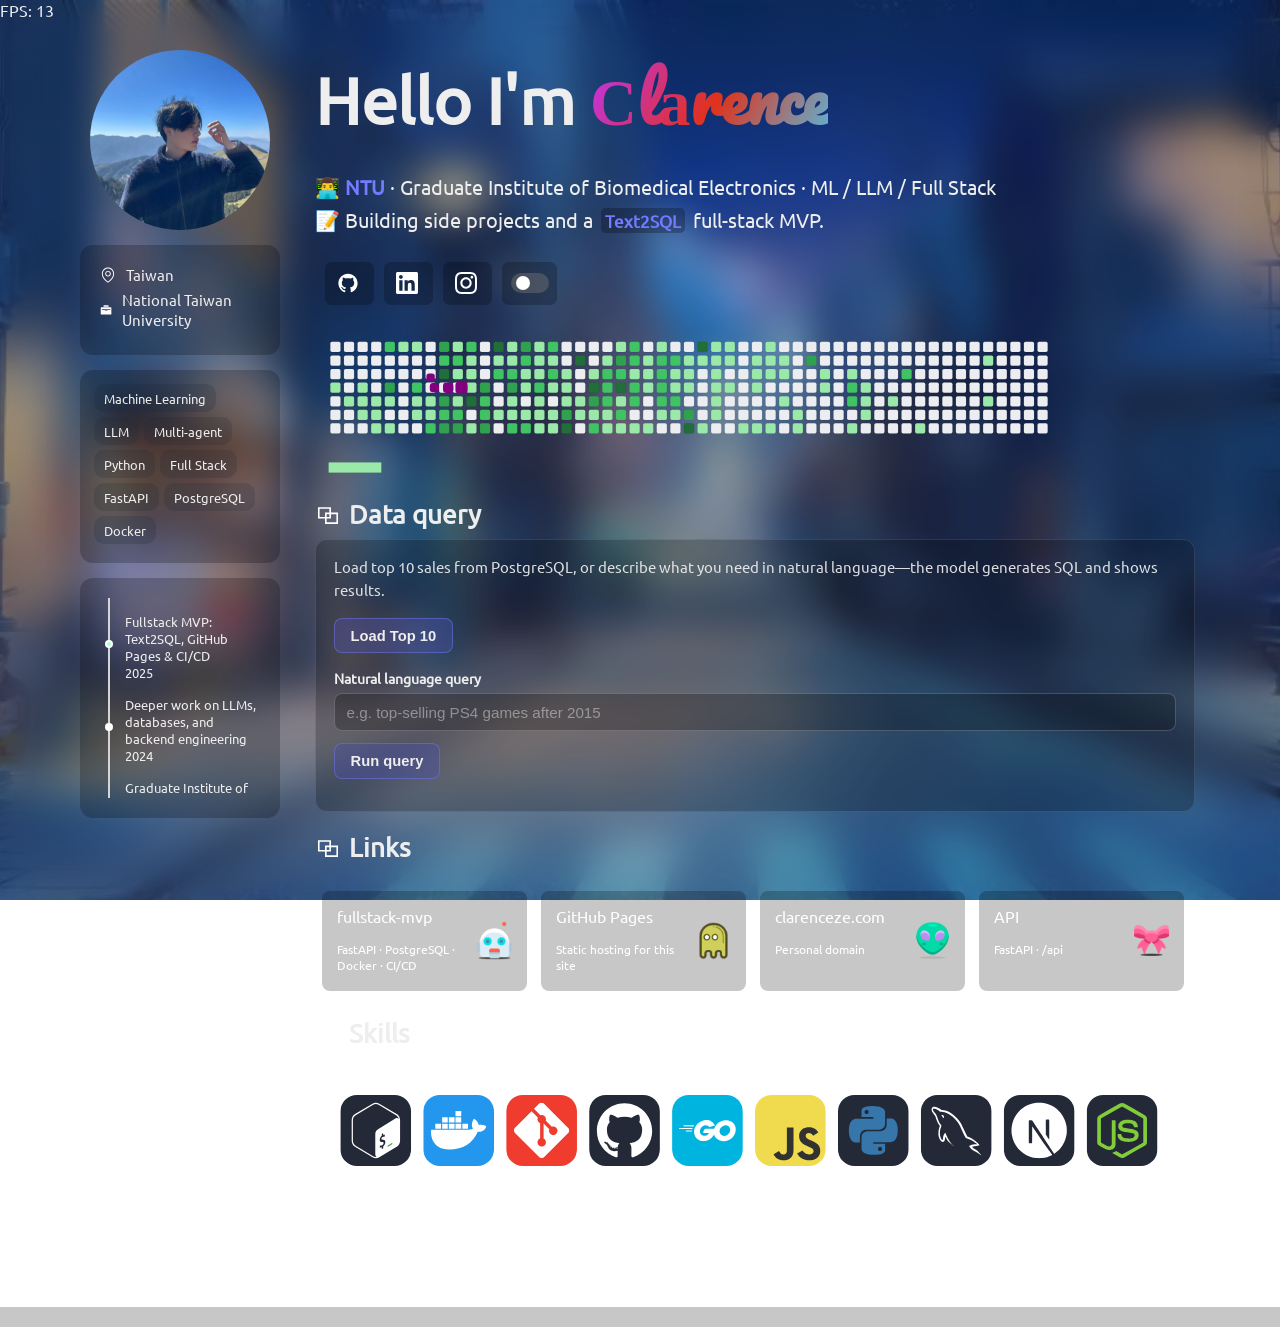
==== docs/index.html @ f24b0e3a "docs: English copy, remove duplicate more section - Drop more block (overlapped links); keep Links +" ====
<!DOCTYPE html>
<html lang="en">

<head>

	<meta charset="utf-8">
	<meta http-equiv="X-UA-Compatible" content="IE=edge">
	<title>Clarence</title>
	<link rel="icon" href="./static/img/favicon.ico">
	<meta name="description" content="Clarence's page: Taiwan / National Taiwan University — machine learning, LLMs, multi-agent systems, and full-stack engineering.">
	<meta name="keywords" content="Clarence, Taiwan, NTU, National Taiwan University, machine learning, LLM, multi-agent, full stack, FastAPI">
	<meta name="viewport" content="width=device-width, initial-scale=1.0, maximum-scale=1.0, user-scalable=no">
	<link rel="stylesheet" href="./static/css/style.css">
	<link rel="stylesheet" href="./static/css/root.css">
	<link rel="stylesheet" href="./static/css/query-tool.css">

</head>

<body>
	<div id="zyyo-loading">
		<div id="zyyo-loading-center">
		</div>
	</div>
	<div class="zyyo-filter"></div>

	<div class="zyyo-main">
		<div class="zyyo-left">
			<div class="logo" style="background-image: url(./static/img/logo.png);">
			</div>
			<div class="left-div left-des">
				<div class="left-des-item"><svg t="1705773709627" class="icon" viewBox="0 0 1024 1024" version="1.1" xmlns="http://www.w3.org/2000/svg" p-id="1478"><path d="M512 249.976471c-99.388235 0-180.705882 81.317647-180.705882 180.705882s81.317647 180.705882 180.705882 180.705882 180.705882-81.317647 180.705882-180.705882-81.317647-180.705882-180.705882-180.705882z m0 301.17647c-66.258824 0-120.470588-54.211765-120.470588-120.470588s54.211765-120.470588 120.470588-120.470588 120.470588 54.211765 120.470588 120.470588-54.211765 120.470588-120.470588 120.470588z" p-id="1479"></path><path d="M512 39.152941c-216.847059 0-391.529412 174.682353-391.529412 391.529412 0 349.364706 391.529412 572.235294 391.529412 572.235294s391.529412-222.870588 391.529412-572.235294c0-216.847059-174.682353-391.529412-391.529412-391.529412z m0 891.482353C424.658824 873.411765 180.705882 686.682353 180.705882 430.682353c0-183.717647 147.576471-331.294118 331.294118-331.294118s331.294118 147.576471 331.294118 331.294118c0 256-243.952941 442.729412-331.294118 499.952941z" p-id="1480"></path></svg>Taiwan
				</div>
				<div class="left-des-item"><svg t="1705773906032" class="icon" viewBox="0 0 1024 1024" version="1.1" xmlns="http://www.w3.org/2000/svg" p-id="2474"><path d="M729.6 234.666667H294.4V157.866667a51.2 51.2 0 0 1 51.2-51.2h332.8a51.2 51.2 0 0 1 51.2 51.2v76.8z m179.2 51.2a51.2 51.2 0 0 1 51.2 51.2v512a51.2 51.2 0 0 1-51.2 51.2H115.2a51.2 51.2 0 0 1-51.2-51.2v-512a51.2 51.2 0 0 1 51.2-51.2h793.557333z m-768 172.032c0 16.384 13.312 29.696 29.696 29.696h683.008a29.696 29.696 0 1 0 0-59.392H170.410667a29.696 29.696 0 0 0-29.696 29.696z m252.416 118.784c0 16.384 13.312 29.696 29.696 29.696h178.176a29.696 29.696 0 1 0 0-59.392H422.912a29.738667 29.738667 0 0 0-29.696 29.696z" p-id="2475"></path></svg>National Taiwan University</div>
			</div>
			<div class="left-div left-tag">
				<div class="left-tag-item">Machine Learning</div>
				<div class="left-tag-item">LLM</div>
				<div class="left-tag-item">Multi-agent</div>
				<div class="left-tag-item">Python</div>
				<div class="left-tag-item">Full Stack</div>
				<div class="left-tag-item">FastAPI</div>
				<div class="left-tag-item">PostgreSQL</div>
				<div class="left-tag-item">Docker</div>
			</div>
			<div class="left-div left-time">
				<ul id="line">
					<li>
						<div class="focus"></div>
						<div>Fullstack MVP: Text2SQL, GitHub Pages &amp; CI/CD</div>
						<div>2025</div>
					</li>
					<li>
						<div class="focus"></div>
						<div>Deeper work on LLMs, databases, and backend engineering</div>
						<div>2024</div>
					</li>
					<li>
						<div class="focus"></div>
						<div>Graduate Institute of Biomedical Electronics, NTU</div>
						<div>2023</div>
					</li>
					<li>
						<div class="focus"></div>
						<div>NTU B.S. · ML and software foundations</div>
						<div>2019</div>
					</li>
					<li>
						<div class="focus"></div>
						<div>Machine learning coursework and project work</div>
						<div>2018</div>
					</li>
					<li>
						<div class="focus"></div>
						<div>First personal site and side projects</div>
						<div>2016</div>
					</li>
				</ul>
			</div>
		</div>
		<div class="zyyo-right">
			<header>
				<div class="index-logo" style="background-image: url(./static/img/logo.png);">
				</div>
				<div class="welcome">
					Hello I'm <span class="gradientText">Clarence</span>
				</div>
				<div class="description">👨‍💻 <span class="purpleText">NTU</span> · Graduate Institute of Biomedical Electronics · ML / LLM / Full Stack</div>
				<div class="description">📝 Building side projects and a <span class="purpleText textBackground">Text2SQL</span> full-stack MVP.</div>

				<div class="iconContainer">
					<a class="iconItem" href="https://github.com/clarenceze" target="_blank" rel="noopener noreferrer">
						<svg t="1704870335945" class="icon" viewBox="0 0 1024 1024" version="1.1" xmlns="http://www.w3.org/2000/svg" p-id="2487">
                            <path d="M511.6 76.3C264.3 76.2 64 276.4 64 523.5 64 718.9 189.3 885 363.8 946c23.5 5.9 19.9-10.8 19.9-22.2v-77.5c-135.7 15.9-141.2-73.9-150.3-88.9C215 726 171.5 718 184.5 703c30.9-15.9 62.4 4 98.9 57.9 26.4 39.1 77.9 32.5 104 26 5.7-23.5 17.9-44.5 34.7-60.8-140.6-25.2-199.2-111-199.2-213 0-49.5 16.3-95 48.3-131.7-20.4-60.5 1.9-112.3 4.9-120 58.1-5.2 118.5 41.6 123.2 45.3 33-8.9 70.7-13.6 112.9-13.6 42.4 0 80.2 4.9 113.5 13.9 11.3-8.6 67.3-48.8 121.3-43.9 2.9 7.7 24.7 58.3 5.5 118 32.4 36.8 48.9 82.7 48.9 132.3 0 102.2-59 188.1-200 212.9 23.5 23.2 38.1 55.4 38.1 91v112.5c0.8 9 0 17.9 15 17.9 177.1-59.7 304.6-227 304.6-424.1 0-247.2-200.4-447.3-447.5-447.3z"  p-id="2488"></path>
                        </svg>
						<div class="iconTip">GitHub</div>
					</a><a class="iconItem" href="https://www.linkedin.com/in/clar07ence" target="_blank" rel="noopener noreferrer">
						<svg class="icon" viewBox="0 0 24 24" xmlns="http://www.w3.org/2000/svg" aria-hidden="true">
							<path d="M20.447 20.452h-3.554v-5.569c0-1.328-.027-3.037-1.852-3.037-1.853 0-2.136 1.445-2.136 2.939v5.667H9.351V9h3.414v1.561h.046c.477-.9 1.637-1.85 3.37-1.85 3.601 0 4.267 2.37 4.267 5.455v6.286zM5.337 7.433c-1.144 0-2.063-.926-2.063-2.065 0-1.138.92-2.063 2.063-2.063 1.14 0 2.064.925 2.064 2.063 0 1.139-.925 2.065-2.064 2.065zm1.782 13.019H3.555V9h3.564v11.452zM22.225 0H1.771C.792 0 0 .774 0 1.729v20.542C0 23.227.792 24 1.771 24h20.451C23.2 24 24 23.227 24 22.271V1.729C24 .774 23.2 0 22.222 0h.003z"/>
						</svg>
						<div class="iconTip">LinkedIn</div>
					</a><a class="iconItem" href="https://www.instagram.com/clarenceze_ze/" target="_blank" rel="noopener noreferrer">
						<svg class="icon" viewBox="0 0 24 24" xmlns="http://www.w3.org/2000/svg" aria-hidden="true">
							<path d="M12 2.163c3.204 0 3.584.012 4.85.07 3.252.148 4.771 1.691 4.919 4.919.058 1.265.069 1.645.069 4.849 0 3.205-.012 3.584-.069 4.849-.149 3.225-1.664 4.771-4.919 4.919-1.266.058-1.644.07-4.85.07-3.204 0-3.584-.012-4.849-.07-3.26-.149-4.771-1.699-4.919-4.92-.058-1.265-.07-1.644-.07-4.849 0-3.204.013-3.583.07-4.849.149-3.227 1.664-4.771 4.919-4.919 1.266-.057 1.645-.069 4.849-.069zm0-2.163c-3.259 0-3.667.014-4.947.072-4.358.2-6.78 2.618-6.98 6.98-.059 1.281-.073 1.689-.073 4.948 0 3.259.014 3.668.072 4.948.2 4.358 2.618 6.78 6.98 6.98 1.281.058 1.689.072 4.948.072 3.259 0 3.668-.014 4.948-.072 4.354-.2 6.782-2.618 6.979-6.98.059-1.28.073-1.689.073-4.948 0-3.259-.014-3.667-.072-4.947-.196-4.354-2.617-6.78-6.979-6.98-1.281-.059-1.69-.073-4.949-.073zm0 5.838c-3.403 0-6.162 2.759-6.162 6.162s2.759 6.163 6.162 6.163 6.162-2.759 6.162-6.163c0-3.403-2.759-6.162-6.162-6.162zm0 10.162c-2.209 0-4-1.79-4-4 0-2.209 1.791-4 4-4s4 1.791 4 4c0 2.21-1.791 4-4 4zm6.406-11.845c-.796 0-1.441.645-1.441 1.44s.645 1.44 1.441 1.44c.795 0 1.439-.645 1.439-1.44s-.644-1.44-1.439-1.44z"/>
						</svg>
						<div class="iconTip">Instagram</div>
					</a>  <a class="switch" href="javascript:void(0)">
						<div class="onoffswitch">
							<input type="checkbox" name="onoffswitch" class="onoffswitch-checkbox" id="myonoffswitch"
								checked>
							<label class="onoffswitch-label" for="myonoffswitch">
								<span class="onoffswitch-inner"></span>
								<span class="onoffswitch-switch"></span>
							</label>
						</div>
					</a>
				</div>

				<div class="tanChiShe">
					<img id="tanChiShe" src="./static/svg/snake-Light.svg" alt="">
				</div>
			</header>






			<content>
				<div class="title query-tool-title">
					<svg t="1705257422086" class="icon" viewBox="0 0 1024 1024" version="1.1" xmlns="http://www.w3.org/2000/svg" p-id="1891">
                        <path d="M629.333333 202.666667v213.333333h277.333334v448h-512v-213.333333h-277.333334v-448h512z m213.333334 277.333333h-213.333334v170.666667h-170.666666v149.333333h384v-320z m-277.333334-213.333333h-384v320h213.333334v-170.666667h170.666666v-149.333333z m0 213.333333h-106.666666v106.666667h106.666666v-106.666667z"  p-id="1892"></path>
                    </svg>
					Data query
				</div>
				<div class="query-tool query-tool-panel">
					<p class="query-tool-intro">Load top 10 sales from PostgreSQL, or describe what you need in natural language—the model generates SQL and shows results.</p>
					<div class="query-tool-actions">
						<button type="button" id="loadData" class="query-tool-btn query-tool-btn-primary">Load Top 10</button>
					</div>
					<div class="query-tool-nl">
						<div class="query-tool-nl-field">
							<label class="query-tool-label" for="userQuery">Natural language query</label>
							<input type="text" id="userQuery" class="query-tool-input" placeholder="e.g. top-selling PS4 games after 2015" autocomplete="off">
						</div>
						<button type="button" id="generateSQL" class="query-tool-btn query-tool-btn-primary">Run query</button>
					</div>
					<div id="queryToolStatus" class="query-tool-status" role="status" aria-live="polite" hidden></div>
					<div id="llmResult" class="query-tool-llm" hidden>
						<h3 class="query-tool-subheading">Result</h3>
						<div class="query-tool-field">
							<span class="query-tool-label-inline">SQL</span>
							<pre id="sqlOutput" class="query-tool-pre"></pre>
						</div>
						<div class="query-tool-field">
							<span class="query-tool-label-inline">Explanation</span>
							<pre id="descOutput" class="query-tool-pre query-tool-pre-desc"></pre>
						</div>
					</div>
					<div class="query-tool-table-wrap">
						<table id="gamesTable" class="query-tool-table" hidden>
							<thead>
								<tr>
									<th>Name</th>
									<th>Global Sales (millions)</th>
								</tr>
							</thead>
							<tbody></tbody>
						</table>
					</div>
				</div>
				<div class="title"><svg t="1705257422086" class="icon" viewBox="0 0 1024 1024" version="1.1" xmlns="http://www.w3.org/2000/svg" p-id="1891" >
                        <path d="M629.333333 202.666667v213.333333h277.333334v448h-512v-213.333333h-277.333334v-448h512z m213.333334 277.333333h-213.333334v170.666667h-170.666666v149.333333h384v-320z m-277.333334-213.333333h-384v320h213.333334v-170.666667h170.666666v-149.333333z m0 213.333333h-106.666666v106.666667h106.666666v-106.666667z"  p-id="1892"></path>
                    </svg>Links</div>
				<div class="projectList"><a class="projectItem a" target="_blank" rel="noopener noreferrer" href="https://github.com/clarenceze/fullstack-mvp">
						<div class="projectItemLeft">
							<h1>fullstack-mvp</h1>
							<p>FastAPI · PostgreSQL · Docker · CI/CD</p>
						</div>
						<div class="projectItemRight">
							<img src="./static/img/i1.png" alt="">
						</div>

					</a><a class="projectItem a" target="_blank" rel="noopener noreferrer" href="https://clarenceze.github.io/fullstack-mvp/">
						<div class="projectItemLeft">
							<h1>GitHub Pages</h1>
							<p>Static hosting for this site</p>
						</div>
						<div class="projectItemRight">
							<img src="./static/img/i2.png" alt="">
						</div>

					</a>
					<a class="projectItem a" target="_blank" rel="noopener noreferrer" href="https://clarenceze.com">
						<div class="projectItemLeft">
							<h1>clarenceze.com</h1>
							<p>Personal domain</p>
						</div>
						<div class="projectItemRight">
							<img src="./static/img/i3.png" alt="">
						</div>

					</a><a class="projectItem a" target="_blank" rel="noopener noreferrer" href="https://api.clarenceze.com/docs">
						<div class="projectItemLeft">
							<h1>API</h1>
							<p>FastAPI · /api</p>
						</div>
						<div class="projectItemRight">
							<img src="./static/img/i4.png" alt="">
						</div>

					</a></div>
				<div class="title">
					<svg t="1705257823317" class="icon" viewBox="0 0 1024 1024" version="1.1" xmlns="http://www.w3.org/2000/svg" p-id="7833" >
                        <path d="M395.765333 586.570667h-171.733333c-22.421333 0-37.888-22.442667-29.909333-43.381334L364.768 95.274667A32 32 0 0 1 394.666667 74.666667h287.957333c22.72 0 38.208 23.018667 29.632 44.064l-99.36 243.882666h187.050667c27.509333 0 42.186667 32.426667 24.042666 53.098667l-458.602666 522.56c-22.293333 25.408-63.626667 3.392-54.976-29.28l85.354666-322.421333zM416.714667 138.666667L270.453333 522.581333h166.869334a32 32 0 0 1 30.933333 40.181334l-61.130667 230.954666 322.176-367.114666H565.312c-22.72 0-38.208-23.018667-29.632-44.064l99.36-243.882667H416.714667z"  p-id="7834"></path>
                    </svg>
					Skills
				</div>
				<div class="skill">
					<img id="skillPc" src="./static/svg/skillPc.svg" alt="" srcset="">
					<img id="skillWap" src="./static/svg/skillWap.svg" alt="" srcset="">
				</div>
			</content>
		</div>
	</div>
	<footer></footer>
	<div class="tc">
		<div onclick="" class="tc-main">
			<img class="tc-img" src="" alt="" srcset="">
		</div>

	</div>
</body>
<script src="./static/js/script.js"> </script>
<script src="./static/js/query-tool.js"></script>

</html>
---- docs/static/css/style.css ----
@font-face {
    font-family: "a";
    /*中文字体*/
    src: url();
    font-display: swap;
}


@font-face {
    font-family: "b";

    src: url(../fonts/Ubuntu-Regular.ttf);
    font-display: swap;
}

@font-face {
    font-family: "title";
    /*英文字体*/
    src: url(../fonts/Pacifico-Regular.ttf);
    font-display: swap;
}

* {
    margin: 0;
    padding: 0;
    box-sizing: border-box;
    user-select: none;
    transition: background-color 0.2s ease;
}

a:hover,
a:link,
a:visited,
a:active,
a:focus {
    text-decoration: none;
    outline: none;
    border: none;
    color: inherit;
    -webkit-tap-highlight-color: rgba(0, 0, 0, 0);
}


/* 设置滚动条样式 */
::-webkit-scrollbar {
    width: 0px;
}

::-webkit-scrollbar-thumb {
    background-color: var(--main_text_color, #000000);
    border-radius: 8px;
    height: 20%;
}

::-webkit-scrollbar-track {
    background-color: var(--main_bg_color, linear-gradient(50deg, #a2d0ff, #ffffff));
}



html[data-theme="Dark"] {
    
    --main_text_color: #fff;
    --gradient:linear-gradient(120deg, rgb(133, 62, 255), #f76cc6 30%, rgb(255, 255, 255) 60%);
    --purple_text_color: #747bff;
    --text_bg_color: rgb(26, 4, 48);
    --item_bg_color: rgb(19, 20, 24);
    --item_hover_color: rgb(19, 23, 27);
    --item_left_title_color: rgb(255, 255, 255);
    --item_left_text_color: rgb(142, 142, 142);
    --footer_text_color: #646464;
    --left_tag_item: linear-gradient(50deg, #1f2327, #000000);
    --card_filter: 0px;
    --back_filter: 0px;
    --back_filter_color: #000000;
    --fill:#ffffff;
}






body {
    height: 100%;
    min-height: 100vh;
    width: 100%;
    position: relative;
    font-family: "b",  "a", sans-serif;
    background: var(--main_bg_color);
    background-repeat: no-repeat;
    background-size: cover;
    background-position: center;
    background-attachment: fixed;
    transition: color 0.1s ease;
    color: var(--main_text_color);

}

#zyyo-loading {
    background: radial-gradient(white, #d8eaff);
    background-size: 100%;
    background-position: center;

    height: 100%;
    width: 100%;
    position: fixed;
    z-index: 999999;
    margin-top: 0px;
    top: 0px;
    pointer-events: none;
    opacity: 1;
    display: flex;
    justify-content: center;
    align-items: center;
}



#zyyo-loading-center {
    height: 150px;
    width: 150px;
    position: relative;
    border-radius: 50%;
    background: #472eff;

    animation: zoom 1s linear infinite;
}

@keyframes zoom {
    0% {
        transform: scale(0);
        opacity: 1;
    }

    50% {
        opacity: 0.5;
    }

    100% {
        transform: scale(1);
        opacity: 0;
    }
}




.zyyo-filter {
    position: fixed;
    width: 100%;
    height: 100%;
    background: var(--back_filter_color);
    backdrop-filter:  blur(var(--back_filter));
    -webkit-backdrop-filter: blur(var(--back_filter));
    z-index: -99999999;
   
}

.zyyo-main {
    width: 100%;
    margin: 0 auto;
    transition: transform 0.5s ease;
    max-width: 1150px;
    position: relative;
    display: flex;
    flex-direction: row;
}


.zyyo-left {
    overflow-y: scroll;
    width: 230px;
    height: 100vh;
    display: flex;
    padding: 0 15px;
    position: sticky;
    top: 0;
    left: 0;
    align-items: center;
    flex-direction: column;
}


.zyyo-left::-webkit-scrollbar {
    display: none;
}


.logo {
    flex-shrink: 0;
    width: 90%;
    position: relative;
    aspect-ratio: 1/1;
    margin-top: 50px;
    background-size: cover;
    border-radius: 50%;
}



.left-div {
    flex-shrink: 0;
    width: 100%;
    border-radius: 13px;
    margin-top: 15px;
    padding: 20px;
    backdrop-filter: blur(var(--card_filter));
    -webkit-backdrop-filter: blur(var(--card_filter));
    background: var(--item_bg_color);
}

.left-des {
    display: flex;
    flex-direction: column;
    justify-content: center;
}

.left-des-item {
    display: flex;
    align-items: center;
    line-height: 20px;
    font-size: 15px;
    margin-bottom: 5px;
    overflow: hidden;
}

.left-des-item i,.left-des-item svg{
    width: 16px;
    height: 16px;
    fill:var(--fill);
   font-size: 18px;
    margin-right: 10px;
}
.left-tag {
    display: flex;
    flex-direction: row;
    flex-wrap: wrap;
    padding: 14px;
}

.left-tag-item {
    display: flex;
    justify-content: center;
    align-items: center;
    height: 28px;
    margin: 0px 5px 5px 0;
    padding: 10px;
    font-size: 13px;
    border-radius: 10px;
    background: var(--left_tag_item);
}

#line {
    width: 100%;
    height: 200px;
    font-size: 13px;
    padding-left: 8px;
    scroll-snap-type: y mandatory;
    overflow-y: scroll;
}

#line li {
    list-style: none;
    position: relative;
    padding: 15px 0px 0px 15px;
    border-left: 2px solid #d5d5d5;
    border-radius: 0;
    scroll-snap-align: end;
    color: var(--main_text_color);
}



.focus {
    width: 8px;
    height: 8px;
    border-radius: 22px;
    background-color: rgb(255 255 255);
    border: 2px solid #fff;
    position: absolute;
    left: -5px;
    top: 50%;
}

#line li:first-child .focus:first-child {
    background-color: #aaffcd;
    animation: focus 1.8s ease infinite;
}

#line::-webkit-scrollbar {
    display: none;
}



.zyyo-right {
    width: calc(100% - 230px);
    display: flex;
    padding: 20px;
  position: relative;
    padding-bottom: 50px;
    flex-direction: column;
}
.welcome {

    font-size: 65px;
    font-weight: 800;
    margin: 20px 0;
}

.index-logo {
    flex-shrink: 0;
    width: 40%;
    margin-top: 30px;
    position: relative;
    max-width: 200px;
    aspect-ratio: 1/1;
    background-size: cover;
    border-radius: 50%;
    border: 0.5px solid #ffffff;
}
.description {

    font-size: 20px;
    margin-top: 7px;
}



.gradientText {

    -webkit-background-clip: text;
    -webkit-text-fill-color: transparent;
    background-size: 200%;
    background-position: 0%;
    font-family: "title";
    animation: backgroundSizeAnimation 10s ease-in-out infinite;
      background-image:  var(--gradient);
}

@keyframes backgroundSizeAnimation {
    0% {
        background-position: 100%;
    }

    25% {
        background-position: 50%;
    }

    50% {
        background-position: 0%;
    }

    75% {
        background-position: 50%;
    }

    100% {
        background-position: 100%;
    }

}

.purpleText {
    color: var(--purple_text_color);
    font-weight: 800;
}

.textBackground {
    font-weight: 800;
    background: var(--text_bg_color);
    border-radius: 5px;
    font-size: 17px;
    margin: 0 3px;
    padding: 2px 4px;
}

.iconContainer {
    width: 100%;
    height: 60px;
    display: flex;
    align-items: center;
    overflow-x: scroll;
    margin-top: 20px;

}

.iconContainer::-webkit-scrollbar {
    display: none;
}



.iconItem {
    width: 49px;
    height: 43px;
    box-sizing: border-box;
    border-radius: 7px;
    display: flex;
    margin-left: 10px;

    backdrop-filter: blur(var(--card_filter));
    -webkit-backdrop-filter: blur(var(--card_filter));
    background: var(--item_bg_color);
    align-items: center;
    justify-content: center;
    transition: width 0.3s ease, opacity 0.3s ease, transform 0.3s ease;
    flex-shrink: 0;
}
.iconItem i,.iconItem svg{
    width: 22px;
    height: 22px;
    fill:var(--fill);
    font-size: 22px;
     margin-right: 3px;
}
.switch {
    width: 55px;
    height: 43px;
    box-sizing: border-box;
    border-radius: 7px;
    display: flex;
    margin-left: 10px;
    backdrop-filter: blur(var(--card_filter));-webkit-backdrop-filter: blur(var(--card_filter));
    background: var(--item_bg_color);

    align-items: center;
    justify-content: center;
    transition: width 1s ease, opacity 1s ease, transform 1s ease;
    flex-shrink: 0;
}

.iconTip {
    white-space: nowrap;
    display: none;
}





.iconItem:hover {
    width: 95px;
    transform: translateY(-2px);
    background: var(--item_hover_color);
}


.iconItem:hover .iconTip {
    display: block;
}

.switch:hover {
    width: 55px;
    /* transform: translateY(-2px); */
    background: var(--item_hover_color);
}

.tanChiShe {
    width: 85%;
}

.tanChiShe img {
    width: 100%;
    height: 100%;
    object-fit: cover;
}

.title {
    display: flex;
    align-items: center;
    font-size: 26px;
    font-weight: 800;
    margin: 20px 0;
    transition: transform 0.4s ease;
}
.title i ,.title svg{
    margin-right: 8px;
    height: 26px;
    width: 26px;
   fill:var(--fill);
}
.title:hover {
    transform: translateY(-5px);
}

.projectList {
    display: flex;
    flex-wrap: wrap;
}

.projectItem {
    margin: 7px;
    display: flex;
    background-color: var(--item_bg_color);
    border-radius: 8px;
    padding: 15px;
    height: 95px;
    width: calc(25% - 15px);
    backdrop-filter: blur(var(--card_filter));-webkit-backdrop-filter: blur(var(--card_filter));
    -webkit-backdrop-filter: blur(var(--card_filter));-webkit-backdrop-filter: blur(var(--card_filter));
    transition: opacity 0.3s ease, background-color 0.3s ease, border 0.3s ease, transform 0.2s ease;


}

.projectItem {
    display: flex;
    background-color: var(--item_bg_color);
    border-radius: 8px;
    padding: 15px;
    height: 100px;
    width: calc(25% - 15px);
    backdrop-filter: blur(var(--card_filter));-webkit-backdrop-filter: blur(var(--card_filter));
    transition: opacity 0.5s ease, background-color 0.2s ease, border 0.2s ease, transform 0.3s ease;

}


.projectItem:hover {
    box-shadow: 0 8px 16px -4px #2c2d300c;
    transform: translateY(-2px);

}

.projectItem.pressed {
    transform: scale(0.9);
    /* 缩小到原来的0.9倍 */
    background-color: var(--item_hover_color);
}

.projectItem:hover .projectItemLeft {
    width: 100%;
}

.projectItem:hover .projectItemRight {
    width: 0%;
}

.projectItem:hover .projectItemRight img {
    transform: rotate(40deg);
}

.projectItem:hover h1 {
    font-size: 18px;
}

.projectItemLeft p {
    font-size: 12px;
    margin-top: 15px;
    color: var(--item_left_text_color);
}


.projectItemLeft h1 {
    font-weight: normal;
    font-size: 16px;
    margin: 0px;

    transition: font-size 0.4s ease;
    color: var(--item_left_title_color);
}

.projectItemLeft {
    transition: width 0.4s ease;
    height: 100%;
    width: 80%;
}


.projectItemRight {
    overflow: hidden;
    transition: width 0.4s ease;
    display: flex;
    justify-content: center;
    align-items: center;
    width: 20%;
    height: 100%;
}

.projectItemRight img {

    height: 39px;
    width: 39px;

}

.skill {
    padding: 25px;
    width: 100%;
}

.skill img {
    width: 100%;
    height: 100%;
    object-fit: cover;
}

.skill #skillWap {
    display: none;
}

footer {
    position: absolute;
    padding: 10px;
    text-align: center;
    width: 100%;
    backdrop-filter: blur(var(--card_filter));
    -webkit-backdrop-filter: blur(var(--card_filter));
    background: var(--item_bg_color);
    color: var(--footer_text_color);
    font-size: 13px;
    bottom: 0;
}

@media (min-width: 800px) {

    .index-logo {
        display: none;
    }
}

@media (max-width: 1150px) {
    .a {
        width: calc(50% - 20px);
    }
.projectItem{
    margin: 10px;
}
    .b {

        width: calc(50% - 20px);


    }
}

@media (max-width: 800px) {
    .zyyo-left {
        display: none;
    }

    .a .projectItemRight {
        display: none;

    }

    .a .projectItemRight img {
        display: none;

    }

    .a .projectItemLeft {
        width: 100%;
    }

    .a {

        width: calc(50% - 18px);
  margin: 9px;

    }

    .b {
        height: 110px;
        margin: 8px 15px;
        width: calc(100% - 30px);
    }



    .zyyo-right {
        width: 100%;
    }

    .tanChiShe {
        width: 100%;
    }

    .description {
        font-size: 4vw;
    }

    .welcome {
        font-size: 10vw;
        margin: 2vw 0;

    }
    .iconContainer {
  
     margin-top: 4vw;

}
.projectItem{
    padding: 10px;
}
    .projectItemLeft p {
        font-size: 13px;
    }

    .projectItemLeft h1 {

        font-size: 18px;
    }

    .projectItem:hover h1 {

        font-size: 20px;

    }

    .skill #skillWap {
        display: block;
    }

    .skill #skillPc {
        display: none;
    }













}





.tc {
    position: fixed;
   
    display: flex;
    visibility: hidden;
    width: 100vw;
    height: 100vh;
    backdrop-filter: blur(10px);
    -webkit-backdrop-filter: blur(10px);
    background: rgba(20, 20, 20, 0.5);
    z-index: 99999;
    align-items: center;
    top: 0;
    justify-content: center;
    flex-direction: column;
}

.tc-main {
    z-index: 100000;
    
    width: 80%;
    max-width: 300px;
    min-height: 200px;
    background-color: #ffffff;
    border-radius: 15px;

    display: flex;
    transition: transform 0.2s linear;
    align-items: center;
    justify-content: center;
    overflow: hidden;
    transform: translateY(30%) scale(0.5);

}

.tc-img {
    width: 100%;
    height: 100%;
}

.tc.active {
    visibility: visible;
}

.tc-main.active {

    transform: translateY(0) scale(1);

}









.onoffswitch {
    position: relative;
    width: 38px;
    height: 20px;
    -webkit-user-select: none;
    -moz-user-select: none;
    -ms-user-select: none;
}

.onoffswitch-checkbox {
    display: none;
}

.onoffswitch-label {
    display: block;
    overflow: hidden;
    cursor: pointer;
    height: 100%;
    border-radius: 50px;
}

.onoffswitch-inner {
    display: flex;
    justify-content: center;
    align-items: center;
    width: 200%;
    height: 100%;
    margin-left: -100%;
    transition: margin 0.2s ease-in 0s;
}

.onoffswitch-inner:before,
.onoffswitch-inner:after {
    display: flex;
    justify-content: center;
    align-items: center;
    float: left;
    width: 50%;
    height: 100%;
    padding: 0;
    font-size: 12px;
    color: white;
    font-family: Trebuchet, Arial, sans-serif;
    font-weight: bold;
    box-sizing: border-box;
}

.onoffswitch-inner:before {
    content: "";
    background-color: rgb(110 110 110 / 50%);
    color: #FFFFFF;
    text-align: left;
}

.onoffswitch-inner:after {
    content: "";
    background-color: #272727;
    color: #FAFAFA;
    text-align: right;
}

.onoffswitch-switch {
    display: block;
    height: 70%;
    aspect-ratio: 1/1;
    background: #FFFFFF;
    position: absolute;
    top: 12.5%;
    bottom: 12.5%;
    right: 5px;

    border-radius: 20px;
    transition: right 0.2s ease-in 0s;
}

.onoffswitch-checkbox:checked+.onoffswitch-label .onoffswitch-inner {
    margin-left: 0;
}

.onoffswitch-checkbox:checked+.onoffswitch-label .onoffswitch-switch {
    right: 50%;
}
---- docs/static/css/root.css ----
/*
--svgcolor svg图标的颜色
--main-bg-color主页背景
--main-text-color文本颜色
--gradient标题渐变颜色

--purple-text-color描述紫色文本颜色
--text-bg-color描述紫色文本背景颜色
--item-bg-color项目背景颜色
--item-hover-color项目鼠标移入颜色
--item-left-title-color项目标题颜色
--item-left-text-color项目描述颜色
--footer-text-color底部文本颜色
--left-tag-item左侧标签颜色
--card-filter卡片模糊的数值
--back-filter背景模糊的数值
--back-filter-color全局阴影遮罩

*/
/*卡片模糊的数值非常吃性能,背景模糊的数值可以模糊也可以不模糊

0为不模糊,数值越大模糊程度越高

这两个任选其一进行模糊

一个有数字另一个建议为0


内置4套白天主题修改办法



每套主题的结构都为html{
    
}

只有最下面的会生效,也就是将你要设置的主题剪切到最下面
*/








/*非常吃性能,低配手机会卡顿*/
/*卡片模糊背景＋黑色透明卡片+白色svg**/
html {
    --name: 主题1;
    --main_bg_color: url(../img/background.jpg);
    --main_text_color: #eeeeee;
    --gradient: linear-gradient(120deg, #bd34fe, #e0321b 30%, #41d1ff 60%);
    --purple_text_color: #747bff;
    --text_bg_color: #00000040;
    --item_bg_color: #00000038;
    --item_hover_color: #33333338;
    --item_left_title_color: #ffffff;
    --item_left_text_color: #ffffff;
    --footer_text_color: #ffffff;
    --left_tag_item: rgb(27 42 57 / 20%);
    --card_filter: 15px;
    --back_filter: 0px;
    --back_filter_color: #00000030;
     --fill:#ffffff;
}

html {

    /*图片模糊背景＋白色透明卡片+黑色svg*/
    --name: 主题2;
    --main_bg_color: url(../img/background.jpg);
    --main_text_color: #000000;
    --gradient: linear-gradient(120deg, #bd34fe, #e0321b 30%, #41d1ff 60%);
    --purple_text_color: #747bff;
    --text_bg_color: rgb(121 163 231);
    --item_bg_color: rgba(249, 250, 251, 0.42);
    --item_hover_color: rgba(244, 245, 246, 0.8);
    --item_left_title_color: #000000;
    --item_left_text_color: #494949;
    --footer_text_color: #ffffff;
    --left_tag_item: #c7e1fa;
    --card_filter: 0px;
    --back_filter: 20px;
    --back_filter_color: #00000030;
     --fill:#000000;
}

html {
    /*蓝色渐变+黑色svg**/

    --name: 主题3;
    --main_bg_color: linear-gradient(50deg, #a2d1ff, #ffffff);
    --main_text_color: #000000;
    --gradient: linear-gradient(120deg, #bd34fe, #e0321b 30%, #41d1ff 60%);
    --purple_text_color: #747bff;
    --text_bg_color: rgb(196 217 251);
    --item_bg_color: rgba(249, 250, 251, 0.5);
    --item_hover_color: rgba(244, 245, 246, 0.8);
    --item_left_title_color: #000000;
    --item_left_text_color: #494949;
    --footer_text_color: #222222;
    --left_tag_item: linear-gradient(50deg, #a2d1ff, #ffffff);
    --card_filter: 0px;
    --back_filter: 0px;
    --back_filter_color: #00000000;
     --fill:#000000;
}



html {
    /*白色简约+黑色svg**/
    --name: 主题4;
    --main_bg_color: #ffffff;
    --main_text_color: #000000;
    --gradient: linear-gradient(120deg, #bd34fe, #e0321b 30%, #41d1ff 60%);
    --purple_text_color: #747bff;
    --text_bg_color: rgb(240 243 247);
    --item_bg_color: rgb(247 247 247);
    --item_hover_color: rgba(244, 245, 246, 0.5);
    --item_left_title_color: #000000;
    --item_left_text_color: #494949;
    --footer_text_color: #222222;
    --left_tag_item: #ffffff;
    --card_filter: 0px;
    --back_filter: 0px;
    --back_filter_color: #00000000;
     --fill:#000000;
}

html {
    /*图片模糊背景＋黑色透明卡片+白色svg**/
    --name: 主题5;
    --main_bg_color: url(../img/background.jpg);
    --main_text_color: #eeeeee;
    --gradient: linear-gradient(120deg, #bd34fe, #e0321b 30%, #41d1ff 60%);
    --purple_text_color: #747bff;
    --text_bg_color: #00000040;
    --item_bg_color: #00000038;
    --item_hover_color: #33333338;
    --item_left_title_color: #ffffff;
    --item_left_text_color: #ffffff;
    --footer_text_color: #ffffff;
    --left_tag_item: rgb(27 42 57 / 20%);
    --card_filter: 0px;
    --back_filter: 19px;
    --back_filter_color: #00000030;
    --fill:#ffffff;
}
---- docs/static/css/query-tool.css ----
/* Data query panel: uses theme variables from root.css */
.query-tool-panel {
	box-sizing: border-box;
	width: 100%;
	max-width: 100%;
	padding: 1rem 1.1rem 1.25rem;
	margin-bottom: 1.25rem;
	border-radius: 12px;
	background: var(--item_bg_color);
	backdrop-filter: blur(var(--card_filter));
	-webkit-backdrop-filter: blur(var(--card_filter));
	color: var(--main_text_color);
	border: 1px solid color-mix(in srgb, var(--main_text_color) 12%, transparent);
}

.query-tool-title {
	margin-bottom: 0.5rem;
}

.query-tool-intro {
	margin: 0 0 1rem;
	font-size: 0.92rem;
	line-height: 1.55;
	opacity: 0.92;
}

.query-tool-actions {
	margin-bottom: 1rem;
}

.query-tool-nl {
	display: flex;
	flex-direction: column;
	gap: 0.65rem;
	margin-bottom: 0.75rem;
}

.query-tool-nl-field {
	flex: 1 1 100%;
	min-width: 0;
}

@media (min-width: 640px) {
	.query-tool-nl {
		flex-direction: row;
		flex-wrap: wrap;
		align-items: flex-end;
		gap: 0.75rem;
	}

	.query-tool-nl .query-tool-input {
		flex: 1 1 220px;
		min-width: 0;
	}

	.query-tool-nl .query-tool-btn {
		flex: 0 0 auto;
	}
}

.query-tool-label {
	display: block;
	font-size: 0.88rem;
	font-weight: 600;
	margin-bottom: 0.35rem;
	color: var(--main_text_color);
}

.query-tool-input {
	box-sizing: border-box;
	width: 100%;
	padding: 0.6rem 0.75rem;
	border-radius: 8px;
	border: 1px solid color-mix(in srgb, var(--main_text_color) 22%, transparent);
	background: var(--text_bg_color);
	color: var(--main_text_color);
	font-size: 0.95rem;
	outline: none;
}

.query-tool-input::placeholder {
	color: color-mix(in srgb, var(--main_text_color) 45%, transparent);
}

.query-tool-input:focus {
	border-color: var(--purple_text_color);
	box-shadow: 0 0 0 2px color-mix(in srgb, var(--purple_text_color) 35%, transparent);
}

.query-tool-btn {
	cursor: pointer;
	padding: 0.55rem 1rem;
	border-radius: 8px;
	font-size: 0.92rem;
	font-weight: 600;
	border: 1px solid color-mix(in srgb, var(--main_text_color) 18%, transparent);
	background: var(--text_bg_color);
	color: var(--main_text_color);
	transition: background 0.15s ease, opacity 0.15s ease;
}

.query-tool-btn:hover:not(:disabled) {
	background: var(--item_hover_color);
}

.query-tool-btn:disabled {
	opacity: 0.65;
	cursor: not-allowed;
}

.query-tool-btn-primary {
	background: color-mix(in srgb, var(--purple_text_color) 28%, var(--item_bg_color));
	border-color: color-mix(in srgb, var(--purple_text_color) 45%, transparent);
}

.query-tool-btn-primary:hover:not(:disabled) {
	background: color-mix(in srgb, var(--purple_text_color) 40%, var(--item_bg_color));
}

.query-tool-status {
	display: block;
	font-size: 0.88rem;
	line-height: 1.45;
	padding: 0.5rem 0.65rem;
	border-radius: 8px;
	margin-bottom: 0.75rem;
	background: color-mix(in srgb, var(--main_text_color) 8%, transparent);
}

.query-tool-status[hidden] {
	display: none !important;
}

.query-tool-status--error {
	background: color-mix(in srgb, #ef4444 22%, var(--item_bg_color));
	border: 1px solid color-mix(in srgb, #ef4444 45%, transparent);
}

.query-tool-llm {
	margin-top: 0.5rem;
}

.query-tool-llm[hidden] {
	display: none !important;
}

.query-tool-subheading {
	margin: 0 0 0.75rem;
	font-size: 1.05rem;
	font-weight: 700;
	background: var(--gradient);
	-webkit-background-clip: text;
	background-clip: text;
	color: transparent;
}

.query-tool-field {
	margin-bottom: 0.85rem;
}

.query-tool-label-inline {
	display: block;
	font-size: 0.82rem;
	font-weight: 600;
	margin-bottom: 0.35rem;
	opacity: 0.9;
}

.query-tool-pre {
	margin: 0;
	padding: 0.65rem 0.75rem;
	border-radius: 8px;
	font-size: 0.82rem;
	line-height: 1.45;
	white-space: pre-wrap;
	word-break: break-word;
	background: var(--text_bg_color);
	color: var(--main_text_color);
	border: 1px solid color-mix(in srgb, var(--main_text_color) 12%, transparent);
	font-family: ui-monospace, SFMono-Regular, "SF Mono", Menlo, Consolas, monospace;
}

.query-tool-pre-desc {
	white-space: pre-wrap;
}

.query-tool-table-wrap {
	width: 100%;
	overflow-x: auto;
	-webkit-overflow-scrolling: touch;
	margin-top: 0.5rem;
	border-radius: 8px;
}

.query-tool-table {
	width: 100%;
	min-width: 280px;
	border-collapse: collapse;
	font-size: 0.88rem;
	background: color-mix(in srgb, var(--main_text_color) 5%, var(--item_bg_color));
	border: 1px solid color-mix(in srgb, var(--main_text_color) 14%, transparent);
	border-radius: 8px;
	overflow: hidden;
}

.query-tool-table[hidden] {
	display: none !important;
}

.query-tool-table th,
.query-tool-table td {
	padding: 0.5rem 0.65rem;
	text-align: left;
	border-bottom: 1px solid color-mix(in srgb, var(--main_text_color) 12%, transparent);
}

.query-tool-table th {
	font-weight: 600;
	background: color-mix(in srgb, var(--main_text_color) 10%, transparent);
}

.query-tool-table tbody tr:nth-child(even) {
	background: color-mix(in srgb, var(--main_text_color) 4%, transparent);
}

.query-tool-table td.numeric {
	text-align: right;
	font-variant-numeric: tabular-nums;
}
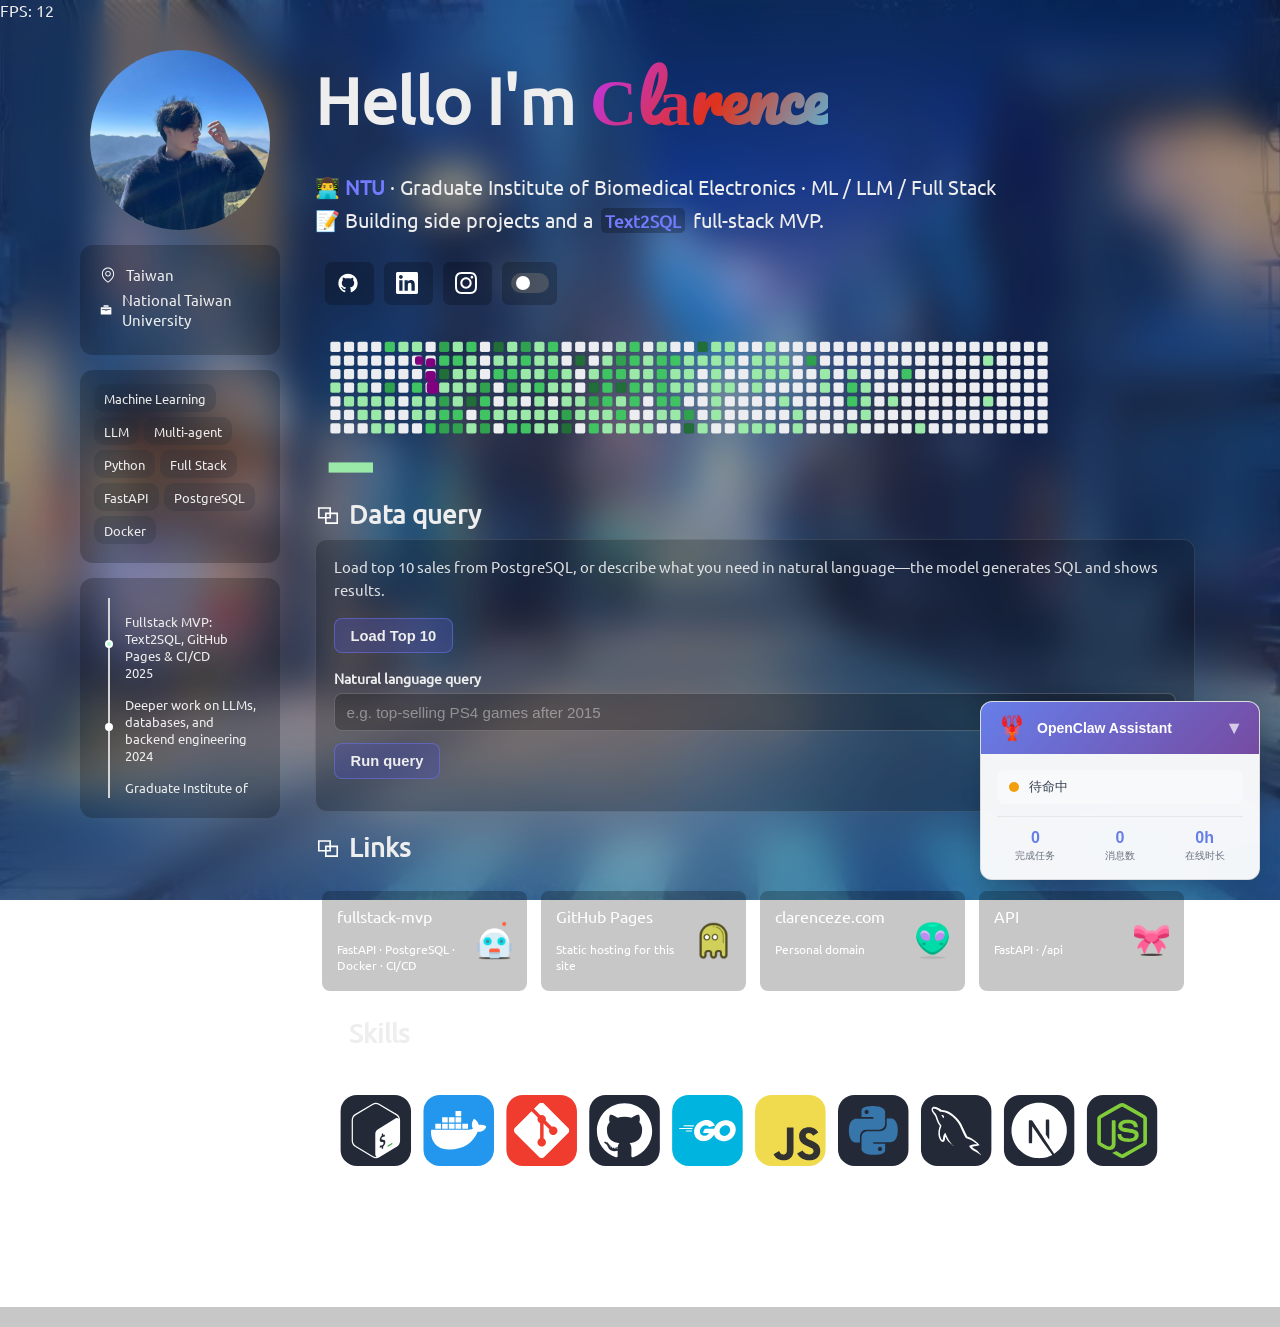
==== commit 7a0a2e4b: "feat: 添加 Assistant Status 状态面板 - 右下角悬浮 Widget - 自动检测对话活跃度 - 支持多任务进度显示 - 本地存储持久化 - 响应式设计 - 完整使用文档  Co" ====
--- a/docs/index.html
+++ b/docs/index.html
@@ -15,6 +15,9 @@
 	<link rel="stylesheet" href="./static/css/query-tool.css">
 
 </head>
+<!-- Assistant Status Widget CSS -->
+<link rel="stylesheet" href="./static/css/assistant-status.css">
+
 
 <body>
 	<div id="zyyo-loading">
@@ -229,6 +232,8 @@
 		</div>
 
 	</div>
+<!-- Assistant Status Widget JS -->
+<script src="./static/js/assistant-status.js"></script>
 </body>
 <script src="./static/js/script.js"> </script>
 <script src="./static/js/query-tool.js"></script>
--- a/docs/static/css/assistant-status.css
+++ b/docs/static/css/assistant-status.css
@@ -0,0 +1,292 @@
+/* =========================================
+   Assistant Status Widget
+   右下角悬浮状态面板
+   ========================================= */
+
+/* 主容器 */
+#assistant-status {
+  position: fixed;
+  bottom: 20px;
+  right: 20px;
+  width: 280px;
+  background: rgba(255, 255, 255, 0.95);
+  backdrop-filter: blur(10px);
+  border-radius: 12px;
+  box-shadow: 0 4px 20px rgba(0, 0, 0, 0.15);
+  border: 1px solid rgba(0, 0, 0, 0.1);
+  z-index: 9999;
+  font-family: -apple-system, BlinkMacSystemFont, "Segoe UI", Roboto, sans-serif;
+  transition: all 0.3s ease;
+  overflow: hidden;
+}
+
+/* 收起状态 */
+#assistant-status.collapsed {
+  width: 60px;
+  height: 60px;
+  cursor: pointer;
+}
+
+#assistant-status.collapsed .status-content,
+#assistant-status.collapsed .status-header .status-text {
+  display: none;
+}
+
+#assistant-status.collapsed .status-header {
+  justify-content: center;
+  padding: 0;
+}
+
+#assistant-status.collapsed .status-icon {
+  font-size: 32px;
+  margin: 0;
+}
+
+/* 头部 */
+.status-header {
+  display: flex;
+  align-items: center;
+  padding: 12px 16px;
+  background: linear-gradient(135deg, #667eea 0%, #764ba2 100%);
+  color: white;
+  cursor: pointer;
+  transition: background 0.3s ease;
+}
+
+.status-header:hover {
+  background: linear-gradient(135deg, #764ba2 0%, #667eea 100%);
+}
+
+.status-icon {
+  font-size: 24px;
+  margin-right: 10px;
+  animation: bounce 2s infinite;
+}
+
+@keyframes bounce {
+  0%, 100% { transform: translateY(0); }
+  50% { transform: translateY(-3px); }
+}
+
+.status-text {
+  font-size: 14px;
+  font-weight: 600;
+  flex: 1;
+}
+
+.status-toggle {
+  font-size: 18px;
+  opacity: 0.7;
+  transition: transform 0.3s ease;
+}
+
+#assistant-status.collapsed .status-toggle {
+  transform: rotate(180deg);
+}
+
+/* 内容区 */
+.status-content {
+  padding: 16px;
+  max-height: 400px;
+  overflow-y: auto;
+}
+
+/* 状态指示器 */
+.status-indicator {
+  display: flex;
+  align-items: center;
+  padding: 8px 12px;
+  background: #f8f9fa;
+  border-radius: 8px;
+  margin-bottom: 12px;
+}
+
+.status-dot {
+  width: 10px;
+  height: 10px;
+  border-radius: 50%;
+  margin-right: 10px;
+  animation: pulse 2s infinite;
+}
+
+.status-dot.working { background: #10b981; }
+.status-dot.idle { background: #f59e0b; }
+.status-dot.offline { background: #6b7280; }
+
+@keyframes pulse {
+  0%, 100% { opacity: 1; }
+  50% { opacity: 0.5; }
+}
+
+.status-label {
+  font-size: 13px;
+  color: #374151;
+  flex: 1;
+}
+
+/* 任务列表 */
+.task-list {
+  margin-top: 12px;
+}
+
+.task-item {
+  background: #f8f9fa;
+  border-radius: 8px;
+  padding: 12px;
+  margin-bottom: 10px;
+  transition: transform 0.2s ease;
+}
+
+.task-item:hover {
+  transform: translateX(3px);
+}
+
+.task-name {
+  font-size: 13px;
+  font-weight: 600;
+  color: #1f2937;
+  margin-bottom: 6px;
+  display: flex;
+  align-items: center;
+}
+
+.task-icon {
+  margin-right: 6px;
+}
+
+/* 进度条 */
+.task-progress {
+  height: 6px;
+  background: #e5e7eb;
+  border-radius: 3px;
+  overflow: hidden;
+  margin-bottom: 6px;
+}
+
+.task-progress-bar {
+  height: 100%;
+  background: linear-gradient(90deg, #667eea 0%, #764ba2 100%);
+  border-radius: 3px;
+  transition: width 0.5s ease;
+  position: relative;
+  overflow: hidden;
+}
+
+.task-progress-bar::after {
+  content: '';
+  position: absolute;
+  top: 0;
+  left: 0;
+  right: 0;
+  bottom: 0;
+  background: linear-gradient(
+    90deg,
+    transparent,
+    rgba(255, 255, 255, 0.3),
+    transparent
+  );
+  animation: shimmer 2s infinite;
+}
+
+@keyframes shimmer {
+  0% { transform: translateX(-100%); }
+  100% { transform: translateX(100%); }
+}
+
+.task-percent {
+  font-size: 11px;
+  color: #6b7280;
+  text-align: right;
+  margin-bottom: 4px;
+}
+
+.task-message {
+  font-size: 12px;
+  color: #6b7280;
+  font-style: italic;
+}
+
+/* 统计信息 */
+.status-stats {
+  margin-top: 12px;
+  padding-top: 12px;
+  border-top: 1px solid #e5e7eb;
+  display: grid;
+  grid-template-columns: repeat(3, 1fr);
+  gap: 8px;
+}
+
+.stat-item {
+  text-align: center;
+}
+
+.stat-value {
+  font-size: 16px;
+  font-weight: 700;
+  color: #667eea;
+}
+
+.stat-label {
+  font-size: 10px;
+  color: #6b7280;
+  margin-top: 2px;
+}
+
+/* 滚动条样式 */
+.status-content::-webkit-scrollbar {
+  width: 6px;
+}
+
+.status-content::-webkit-scrollbar-track {
+  background: #f1f1f1;
+  border-radius: 3px;
+}
+
+.status-content::-webkit-scrollbar-thumb {
+  background: #c1c1c1;
+  border-radius: 3px;
+}
+
+.status-content::-webkit-scrollbar-thumb:hover {
+  background: #a1a1a1;
+}
+
+/* 移动端适配 */
+@media (max-width: 768px) {
+  #assistant-status {
+    bottom: 10px;
+    right: 10px;
+    width: 260px;
+  }
+}
+
+/* 暗黑模式支持 */
+@media (prefers-color-scheme: dark) {
+  #assistant-status {
+    background: rgba(30, 30, 30, 0.95);
+    border-color: rgba(255, 255, 255, 0.1);
+  }
+
+  .status-content {
+    color: #f3f4f6;
+  }
+
+  .status-indicator,
+  .task-item {
+    background: rgba(255, 255, 255, 0.05);
+  }
+
+  .status-label,
+  .task-name {
+    color: #f3f4f6;
+  }
+
+  .task-message,
+  .task-percent {
+    color: #9ca3af;
+  }
+
+  .status-stats {
+    border-top-color: rgba(255, 255, 255, 0.1);
+  }
+}
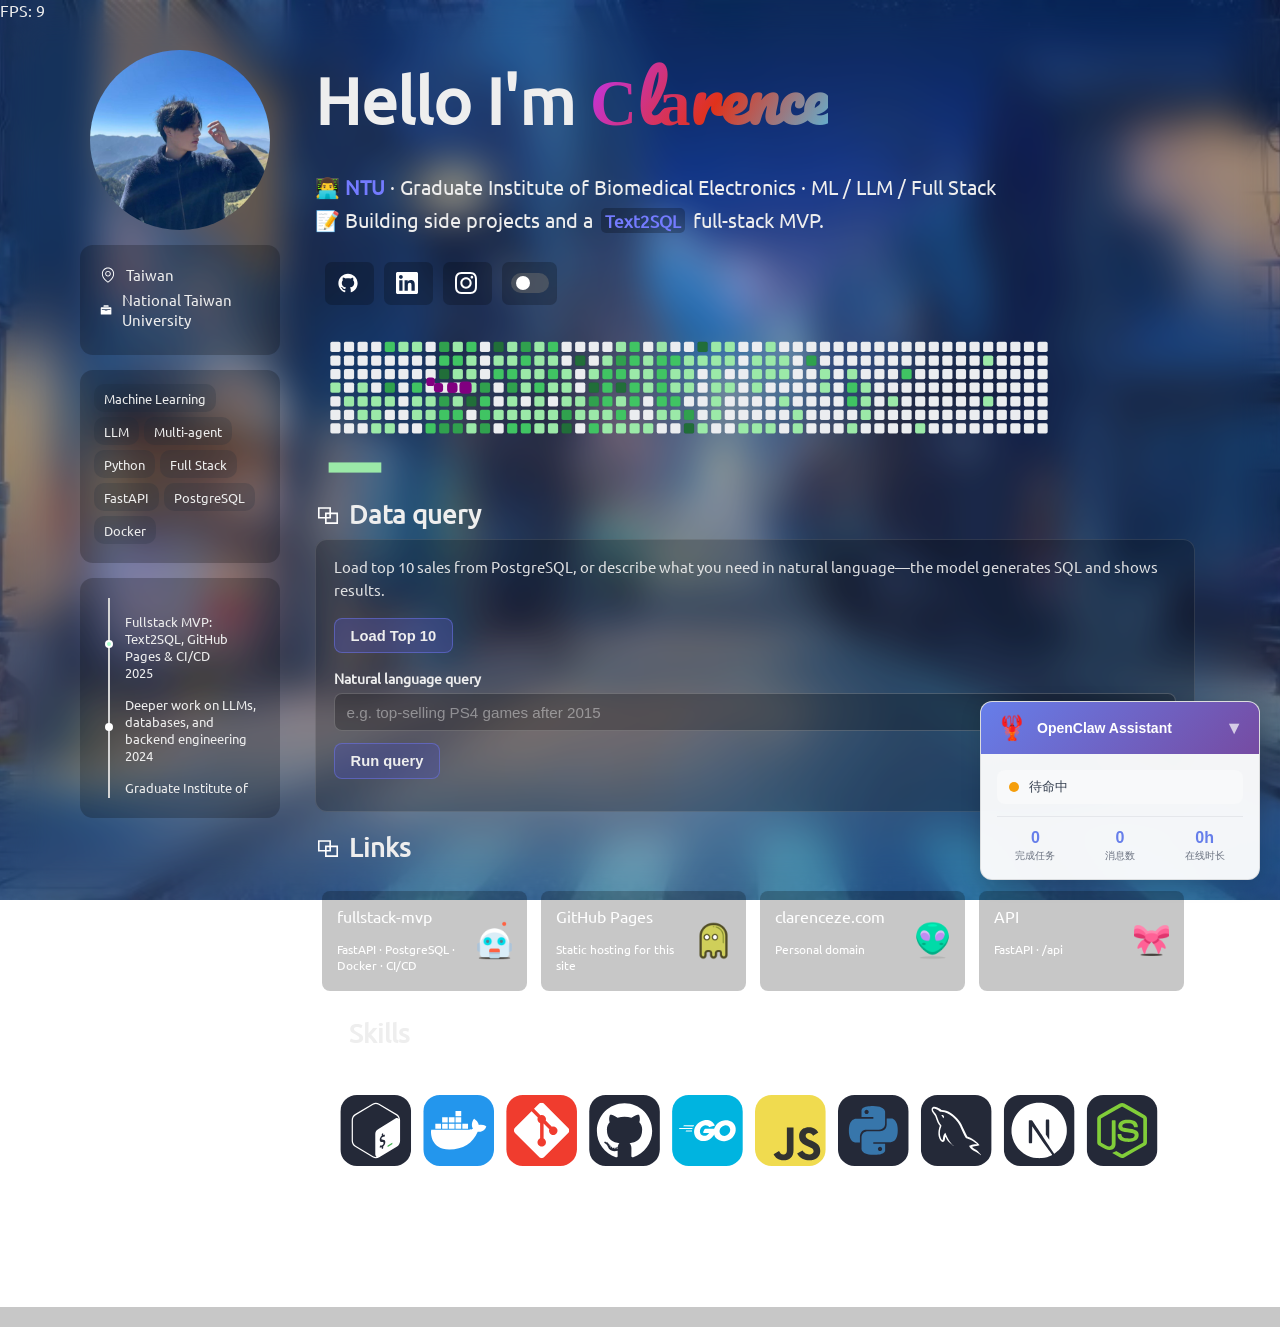
==== commit c8950a98: "feat: 优化手机端个人资料布局 ## 📱 改动说明  - 手机端将地址信息（Taiwan / NTU）移到头像右边 - 技能标签显示在地址下方 - 保持网页端布局不变  ## 📦 修改文件  - " ====
--- a/docs/index.html
+++ b/docs/index.html
@@ -17,6 +17,7 @@
 </head>
 <!-- Assistant Status Widget CSS -->
 <link rel="stylesheet" href="./static/css/assistant-status.css">
+	<link rel="stylesheet" href="./static/css/mobile-profile.css">
 
 
 <body>
--- a/docs/static/css/style.css
+++ b/docs/static/css/style.css
@@ -637,9 +637,8 @@
 }
 
 @media (max-width: 800px) {
-    .zyyo-left {
-        display: none;
-    }
+    /* 不在这里隐藏 zyyo-left，由 mobile-profile.css 控制布局 */
+    /* .zyyo-left { display: none; } */
 
     .a .projectItemRight {
         display: none;
--- a/docs/static/css/mobile-profile.css
+++ b/docs/static/css/mobile-profile.css
@@ -0,0 +1,98 @@
+/* =========================================
+   Mobile Profile Layout
+   手机端头像右边显示地址和标签
+   ========================================= */
+
+/* 手机端头像容器重构 */
+@media (max-width: 800px) {
+    /* 显示左侧栏，但改变布局 */
+    .zyyo-left {
+        display: block;
+        width: 100%;
+        padding: 20px;
+        box-sizing: border-box;
+    }
+
+    /* Logo 容器改为 flex 布局 */
+    .logo {
+        width: 100px !important;
+        height: 100px !important;
+        float: left;
+        margin-right: 15px;
+        margin-bottom: 10px;
+    }
+
+    /* 地址信息移到头像右边 */
+    .left-des {
+        float: left;
+        width: calc(100% - 130px);
+        margin-top: 10px;
+    }
+
+    .left-des-item {
+        font-size: 14px;
+        line-height: 1.8;
+        display: flex;
+        align-items: center;
+    }
+
+    .left-des-item svg {
+        width: 18px;
+        height: 18px;
+        margin-right: 6px;
+        flex-shrink: 0;
+    }
+
+    /* 标签移到地址下面 */
+    .left-tag {
+        clear: both;
+        width: 100%;
+        margin-top: 15px;
+        display: flex;
+        flex-wrap: wrap;
+        gap: 8px;
+    }
+
+    .left-tag-item {
+        font-size: 12px;
+        padding: 4px 10px;
+        background: rgba(102, 126, 234, 0.1);
+        border-radius: 12px;
+        color: #667eea;
+        font-weight: 500;
+    }
+
+    /* 时间线 */
+    .left-time {
+        clear: both;
+        width: 100%;
+        margin-top: 20px;
+    }
+
+    /* 右侧内容区调整 */
+    .zyyo-right {
+        width: 100%;
+        margin-top: 20px;
+    }
+}
+
+/* 超小屏幕优化 */
+@media (max-width: 400px) {
+    .logo {
+        width: 80px !important;
+        height: 80px !important;
+    }
+
+    .left-des {
+        width: calc(100% - 100px);
+    }
+
+    .left-des-item {
+        font-size: 13px;
+    }
+
+    .left-tag-item {
+        font-size: 11px;
+        padding: 3px 8px;
+    }
+}
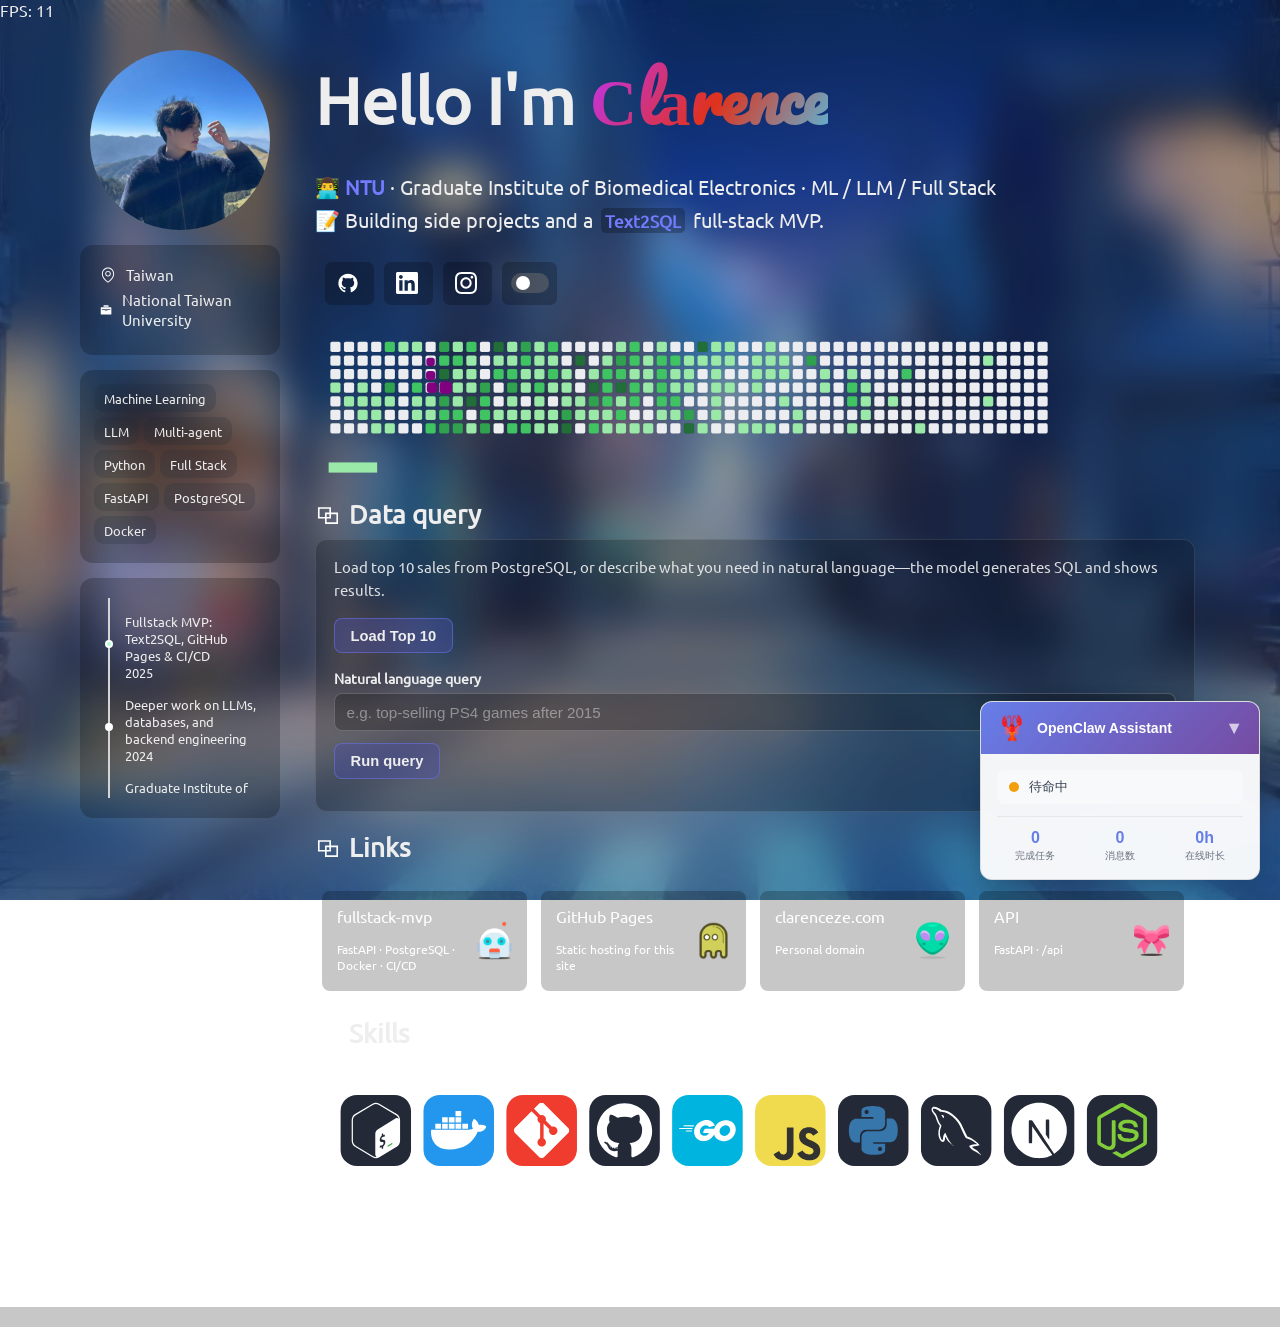
==== commit 6a12a904: "feat: 重构手机端布局 v2 ## 📱 新布局  手机端： - 左上：头像 - 右上：Taiwan / NTU - 左下：技能标签 - 右下：时间轴  ## 📦 修改  - mobile-prof" ====
--- a/docs/index.html
+++ b/docs/index.html
@@ -17,7 +17,6 @@
 </head>
 <!-- Assistant Status Widget CSS -->
 <link rel="stylesheet" href="./static/css/assistant-status.css">
-	<link rel="stylesheet" href="./static/css/mobile-profile.css">
 
 
 <body>
@@ -36,17 +35,18 @@
 				</div>
 				<div class="left-des-item"><svg t="1705773906032" class="icon" viewBox="0 0 1024 1024" version="1.1" xmlns="http://www.w3.org/2000/svg" p-id="2474"><path d="M729.6 234.666667H294.4V157.866667a51.2 51.2 0 0 1 51.2-51.2h332.8a51.2 51.2 0 0 1 51.2 51.2v76.8z m179.2 51.2a51.2 51.2 0 0 1 51.2 51.2v512a51.2 51.2 0 0 1-51.2 51.2H115.2a51.2 51.2 0 0 1-51.2-51.2v-512a51.2 51.2 0 0 1 51.2-51.2h793.557333z m-768 172.032c0 16.384 13.312 29.696 29.696 29.696h683.008a29.696 29.696 0 1 0 0-59.392H170.410667a29.696 29.696 0 0 0-29.696 29.696z m252.416 118.784c0 16.384 13.312 29.696 29.696 29.696h178.176a29.696 29.696 0 1 0 0-59.392H422.912a29.738667 29.738667 0 0 0-29.696 29.696z" p-id="2475"></path></svg>National Taiwan University</div>
 			</div>
-			<div class="left-div left-tag">
-				<div class="left-tag-item">Machine Learning</div>
-				<div class="left-tag-item">LLM</div>
-				<div class="left-tag-item">Multi-agent</div>
-				<div class="left-tag-item">Python</div>
-				<div class="left-tag-item">Full Stack</div>
-				<div class="left-tag-item">FastAPI</div>
-				<div class="left-tag-item">PostgreSQL</div>
-				<div class="left-tag-item">Docker</div>
-			</div>
-			<div class="left-div left-time">
+			<div class="profile-bottom">
+				<div class="left-div left-tag">
+					<div class="left-tag-item">Machine Learning</div>
+					<div class="left-tag-item">LLM</div>
+					<div class="left-tag-item">Multi-agent</div>
+					<div class="left-tag-item">Python</div>
+					<div class="left-tag-item">Full Stack</div>
+					<div class="left-tag-item">FastAPI</div>
+					<div class="left-tag-item">PostgreSQL</div>
+					<div class="left-tag-item">Docker</div>
+				</div>
+				<div class="left-div left-time">
 				<ul id="line">
 					<li>
 						<div class="focus"></div>
@@ -80,6 +80,7 @@
 					</li>
 				</ul>
 			</div>
+		</div>
 		</div>
 		<div class="zyyo-right">
 			<header>
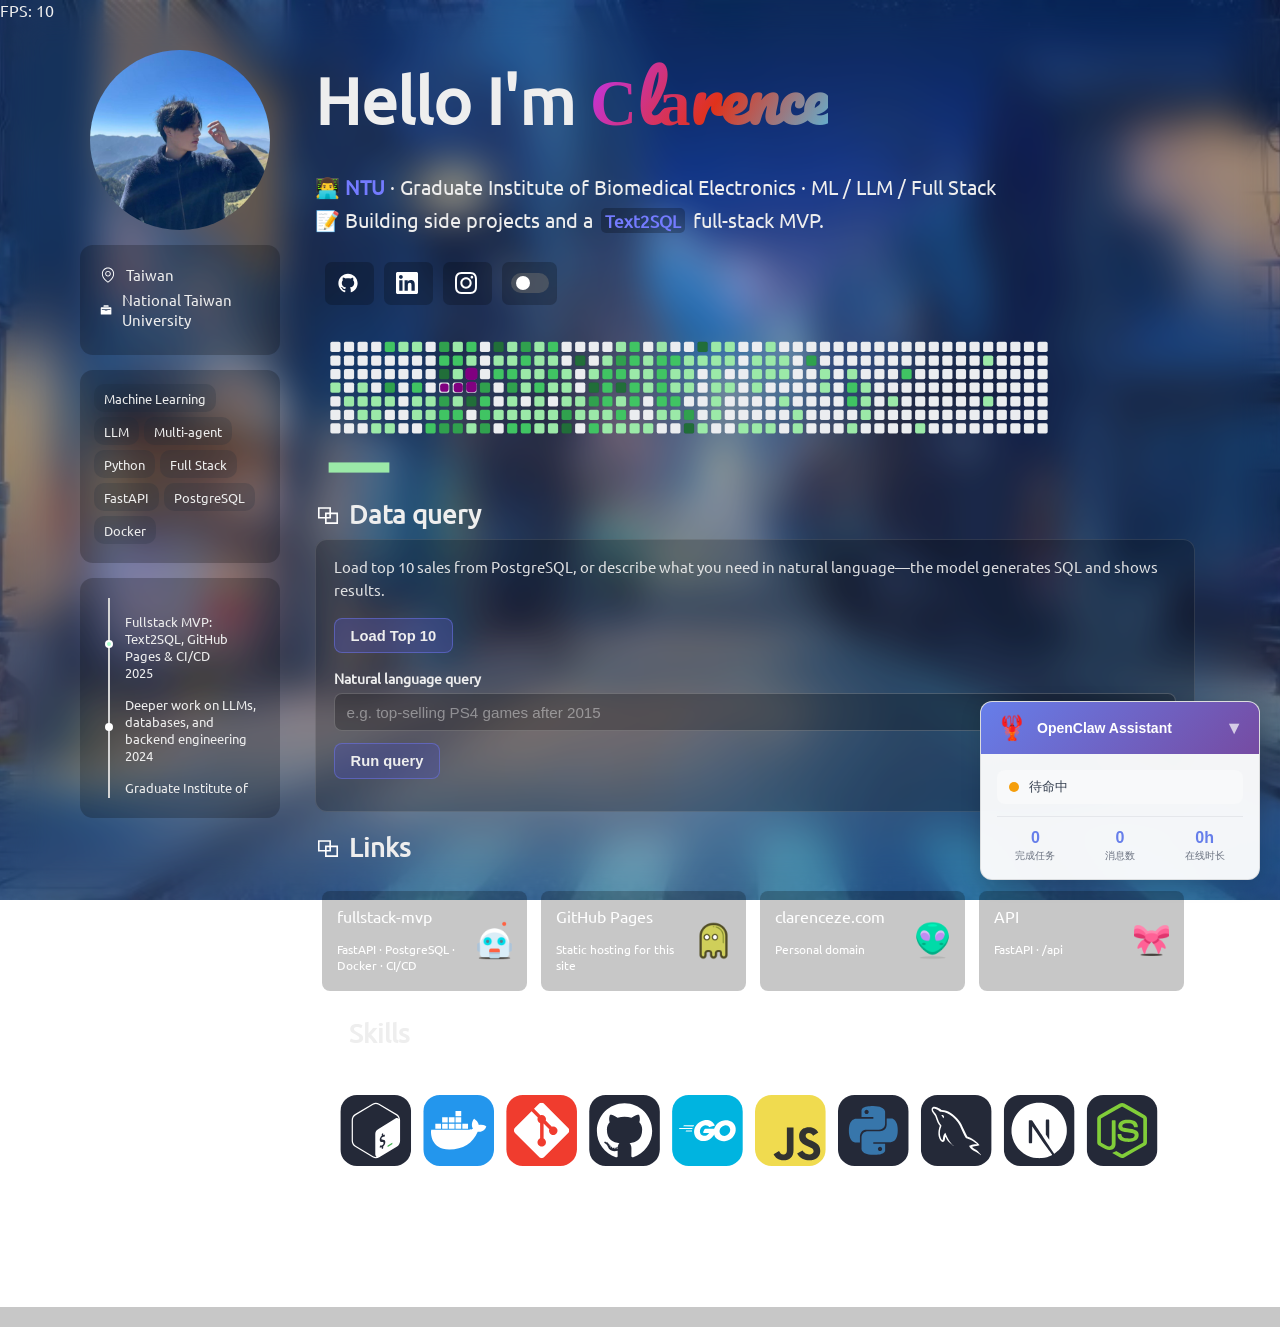
==== commit d2c91c73: "Merge pull request #36 from clarenceze/feature/mobile-profile-layout feat: 优化手机端个人资料布局" ====
--- a/docs/index.html
+++ b/docs/index.html
@@ -17,6 +17,7 @@
 </head>
 <!-- Assistant Status Widget CSS -->
 <link rel="stylesheet" href="./static/css/assistant-status.css">
+	<link rel="stylesheet" href="./static/css/mobile-profile.css">
 
 
 <body>
@@ -35,18 +36,17 @@
 				</div>
 				<div class="left-des-item"><svg t="1705773906032" class="icon" viewBox="0 0 1024 1024" version="1.1" xmlns="http://www.w3.org/2000/svg" p-id="2474"><path d="M729.6 234.666667H294.4V157.866667a51.2 51.2 0 0 1 51.2-51.2h332.8a51.2 51.2 0 0 1 51.2 51.2v76.8z m179.2 51.2a51.2 51.2 0 0 1 51.2 51.2v512a51.2 51.2 0 0 1-51.2 51.2H115.2a51.2 51.2 0 0 1-51.2-51.2v-512a51.2 51.2 0 0 1 51.2-51.2h793.557333z m-768 172.032c0 16.384 13.312 29.696 29.696 29.696h683.008a29.696 29.696 0 1 0 0-59.392H170.410667a29.696 29.696 0 0 0-29.696 29.696z m252.416 118.784c0 16.384 13.312 29.696 29.696 29.696h178.176a29.696 29.696 0 1 0 0-59.392H422.912a29.738667 29.738667 0 0 0-29.696 29.696z" p-id="2475"></path></svg>National Taiwan University</div>
 			</div>
-			<div class="profile-bottom">
-				<div class="left-div left-tag">
-					<div class="left-tag-item">Machine Learning</div>
-					<div class="left-tag-item">LLM</div>
-					<div class="left-tag-item">Multi-agent</div>
-					<div class="left-tag-item">Python</div>
-					<div class="left-tag-item">Full Stack</div>
-					<div class="left-tag-item">FastAPI</div>
-					<div class="left-tag-item">PostgreSQL</div>
-					<div class="left-tag-item">Docker</div>
-				</div>
-				<div class="left-div left-time">
+			<div class="left-div left-tag">
+				<div class="left-tag-item">Machine Learning</div>
+				<div class="left-tag-item">LLM</div>
+				<div class="left-tag-item">Multi-agent</div>
+				<div class="left-tag-item">Python</div>
+				<div class="left-tag-item">Full Stack</div>
+				<div class="left-tag-item">FastAPI</div>
+				<div class="left-tag-item">PostgreSQL</div>
+				<div class="left-tag-item">Docker</div>
+			</div>
+			<div class="left-div left-time">
 				<ul id="line">
 					<li>
 						<div class="focus"></div>
@@ -80,7 +80,6 @@
 					</li>
 				</ul>
 			</div>
-		</div>
 		</div>
 		<div class="zyyo-right">
 			<header>
--- a/docs/static/css/mobile-profile.css
+++ b/docs/static/css/mobile-profile.css
@@ -0,0 +1,98 @@
+/* =========================================
+   Mobile Profile Layout
+   手机端头像右边显示地址和标签
+   ========================================= */
+
+/* 手机端头像容器重构 */
+@media (max-width: 800px) {
+    /* 显示左侧栏，但改变布局 */
+    .zyyo-left {
+        display: block;
+        width: 100%;
+        padding: 20px;
+        box-sizing: border-box;
+    }
+
+    /* Logo 容器改为 flex 布局 */
+    .logo {
+        width: 100px !important;
+        height: 100px !important;
+        float: left;
+        margin-right: 15px;
+        margin-bottom: 10px;
+    }
+
+    /* 地址信息移到头像右边 */
+    .left-des {
+        float: left;
+        width: calc(100% - 130px);
+        margin-top: 10px;
+    }
+
+    .left-des-item {
+        font-size: 14px;
+        line-height: 1.8;
+        display: flex;
+        align-items: center;
+    }
+
+    .left-des-item svg {
+        width: 18px;
+        height: 18px;
+        margin-right: 6px;
+        flex-shrink: 0;
+    }
+
+    /* 标签移到地址下面 */
+    .left-tag {
+        clear: both;
+        width: 100%;
+        margin-top: 15px;
+        display: flex;
+        flex-wrap: wrap;
+        gap: 8px;
+    }
+
+    .left-tag-item {
+        font-size: 12px;
+        padding: 4px 10px;
+        background: rgba(102, 126, 234, 0.1);
+        border-radius: 12px;
+        color: #667eea;
+        font-weight: 500;
+    }
+
+    /* 时间线 */
+    .left-time {
+        clear: both;
+        width: 100%;
+        margin-top: 20px;
+    }
+
+    /* 右侧内容区调整 */
+    .zyyo-right {
+        width: 100%;
+        margin-top: 20px;
+    }
+}
+
+/* 超小屏幕优化 */
+@media (max-width: 400px) {
+    .logo {
+        width: 80px !important;
+        height: 80px !important;
+    }
+
+    .left-des {
+        width: calc(100% - 100px);
+    }
+
+    .left-des-item {
+        font-size: 13px;
+    }
+
+    .left-tag-item {
+        font-size: 11px;
+        padding: 3px 8px;
+    }
+}
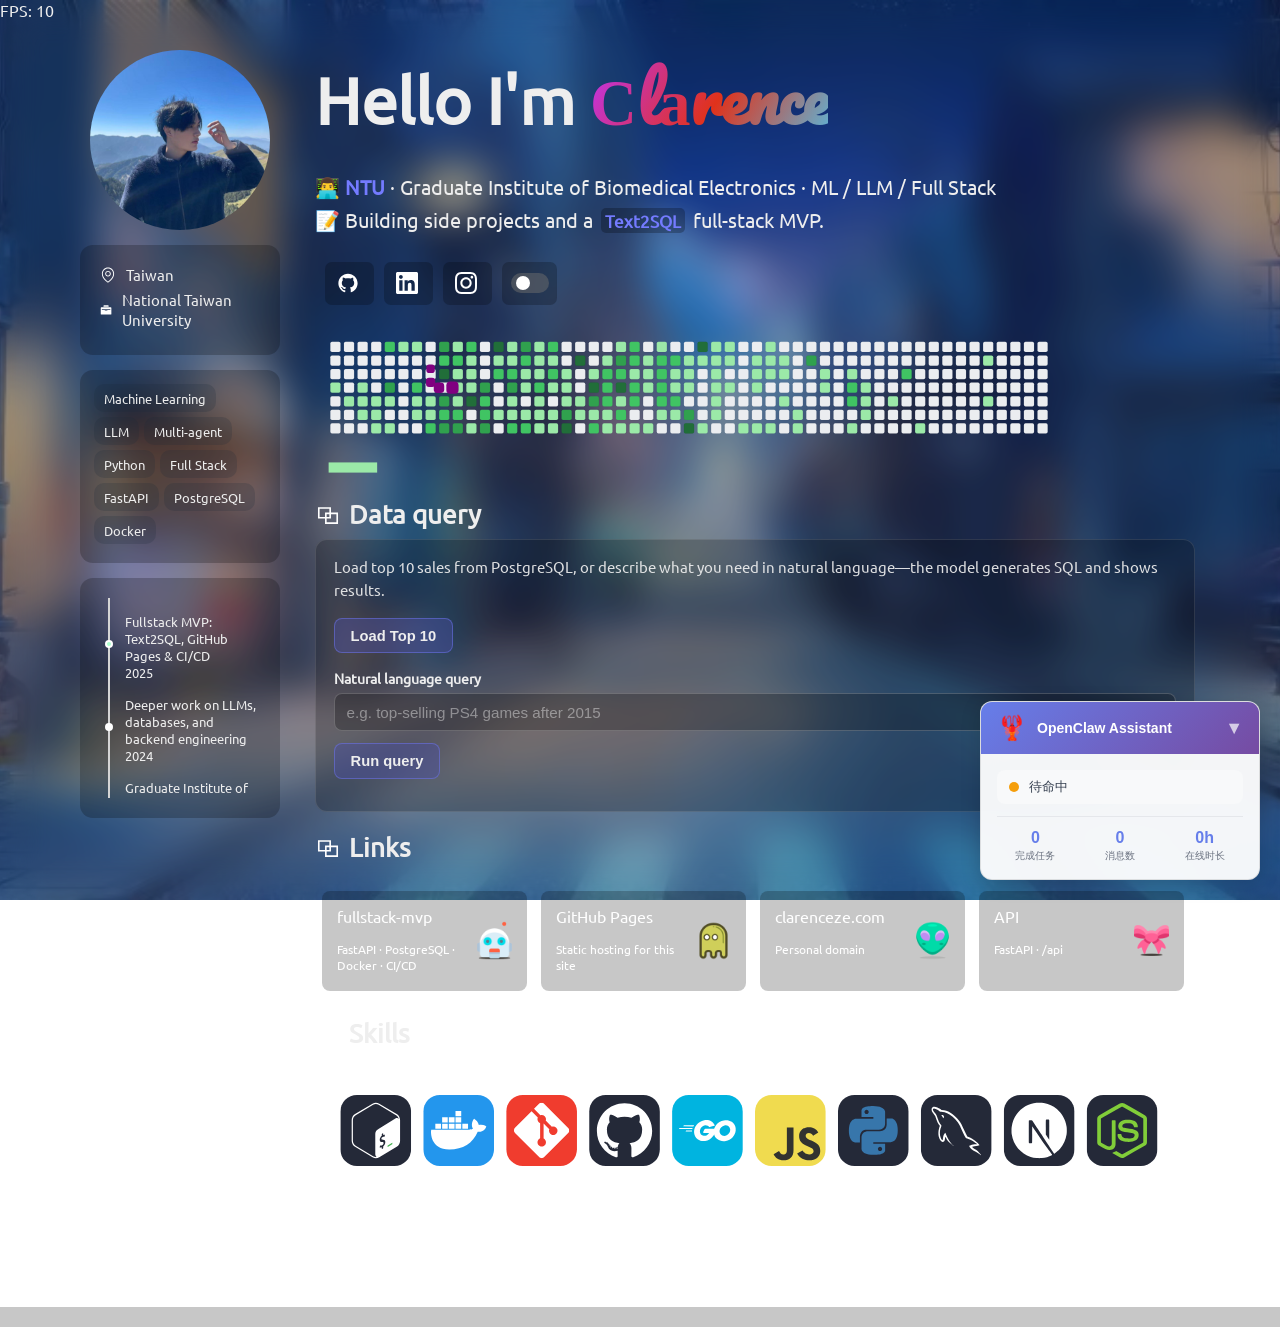
==== commit a6712339: "Merge pull request #37 from clarenceze/feature/mobile-profile-layout-v2 feat: 重构手机端布局 v2" ====
--- a/docs/index.html
+++ b/docs/index.html
@@ -36,17 +36,18 @@
 				</div>
 				<div class="left-des-item"><svg t="1705773906032" class="icon" viewBox="0 0 1024 1024" version="1.1" xmlns="http://www.w3.org/2000/svg" p-id="2474"><path d="M729.6 234.666667H294.4V157.866667a51.2 51.2 0 0 1 51.2-51.2h332.8a51.2 51.2 0 0 1 51.2 51.2v76.8z m179.2 51.2a51.2 51.2 0 0 1 51.2 51.2v512a51.2 51.2 0 0 1-51.2 51.2H115.2a51.2 51.2 0 0 1-51.2-51.2v-512a51.2 51.2 0 0 1 51.2-51.2h793.557333z m-768 172.032c0 16.384 13.312 29.696 29.696 29.696h683.008a29.696 29.696 0 1 0 0-59.392H170.410667a29.696 29.696 0 0 0-29.696 29.696z m252.416 118.784c0 16.384 13.312 29.696 29.696 29.696h178.176a29.696 29.696 0 1 0 0-59.392H422.912a29.738667 29.738667 0 0 0-29.696 29.696z" p-id="2475"></path></svg>National Taiwan University</div>
 			</div>
-			<div class="left-div left-tag">
-				<div class="left-tag-item">Machine Learning</div>
-				<div class="left-tag-item">LLM</div>
-				<div class="left-tag-item">Multi-agent</div>
-				<div class="left-tag-item">Python</div>
-				<div class="left-tag-item">Full Stack</div>
-				<div class="left-tag-item">FastAPI</div>
-				<div class="left-tag-item">PostgreSQL</div>
-				<div class="left-tag-item">Docker</div>
-			</div>
-			<div class="left-div left-time">
+			<div class="profile-bottom">
+				<div class="left-div left-tag">
+					<div class="left-tag-item">Machine Learning</div>
+					<div class="left-tag-item">LLM</div>
+					<div class="left-tag-item">Multi-agent</div>
+					<div class="left-tag-item">Python</div>
+					<div class="left-tag-item">Full Stack</div>
+					<div class="left-tag-item">FastAPI</div>
+					<div class="left-tag-item">PostgreSQL</div>
+					<div class="left-tag-item">Docker</div>
+				</div>
+				<div class="left-div left-time">
 				<ul id="line">
 					<li>
 						<div class="focus"></div>
@@ -80,6 +81,7 @@
 					</li>
 				</ul>
 			</div>
+		</div>
 		</div>
 		<div class="zyyo-right">
 			<header>
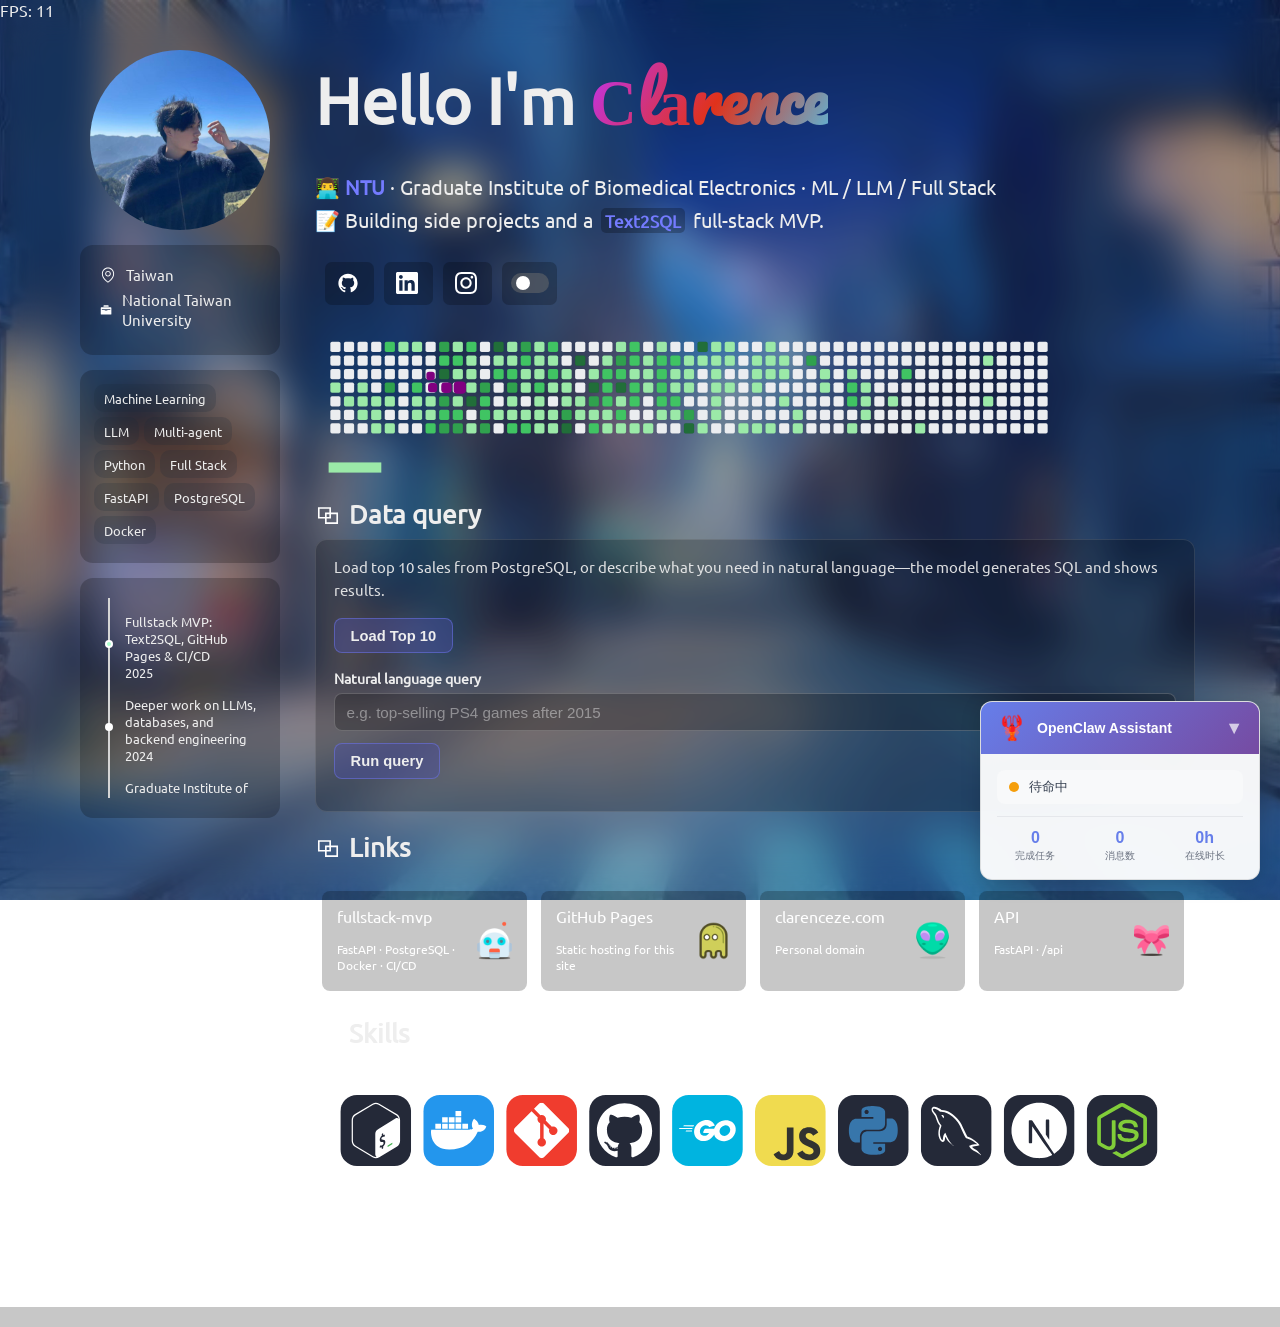
==== commit 3d12b676: "Revert "feat: 重构手机端布局 v2"" ====
--- a/docs/index.html
+++ b/docs/index.html
@@ -36,18 +36,17 @@
 				</div>
 				<div class="left-des-item"><svg t="1705773906032" class="icon" viewBox="0 0 1024 1024" version="1.1" xmlns="http://www.w3.org/2000/svg" p-id="2474"><path d="M729.6 234.666667H294.4V157.866667a51.2 51.2 0 0 1 51.2-51.2h332.8a51.2 51.2 0 0 1 51.2 51.2v76.8z m179.2 51.2a51.2 51.2 0 0 1 51.2 51.2v512a51.2 51.2 0 0 1-51.2 51.2H115.2a51.2 51.2 0 0 1-51.2-51.2v-512a51.2 51.2 0 0 1 51.2-51.2h793.557333z m-768 172.032c0 16.384 13.312 29.696 29.696 29.696h683.008a29.696 29.696 0 1 0 0-59.392H170.410667a29.696 29.696 0 0 0-29.696 29.696z m252.416 118.784c0 16.384 13.312 29.696 29.696 29.696h178.176a29.696 29.696 0 1 0 0-59.392H422.912a29.738667 29.738667 0 0 0-29.696 29.696z" p-id="2475"></path></svg>National Taiwan University</div>
 			</div>
-			<div class="profile-bottom">
-				<div class="left-div left-tag">
-					<div class="left-tag-item">Machine Learning</div>
-					<div class="left-tag-item">LLM</div>
-					<div class="left-tag-item">Multi-agent</div>
-					<div class="left-tag-item">Python</div>
-					<div class="left-tag-item">Full Stack</div>
-					<div class="left-tag-item">FastAPI</div>
-					<div class="left-tag-item">PostgreSQL</div>
-					<div class="left-tag-item">Docker</div>
-				</div>
-				<div class="left-div left-time">
+			<div class="left-div left-tag">
+				<div class="left-tag-item">Machine Learning</div>
+				<div class="left-tag-item">LLM</div>
+				<div class="left-tag-item">Multi-agent</div>
+				<div class="left-tag-item">Python</div>
+				<div class="left-tag-item">Full Stack</div>
+				<div class="left-tag-item">FastAPI</div>
+				<div class="left-tag-item">PostgreSQL</div>
+				<div class="left-tag-item">Docker</div>
+			</div>
+			<div class="left-div left-time">
 				<ul id="line">
 					<li>
 						<div class="focus"></div>
@@ -81,7 +80,6 @@
 					</li>
 				</ul>
 			</div>
-		</div>
 		</div>
 		<div class="zyyo-right">
 			<header>
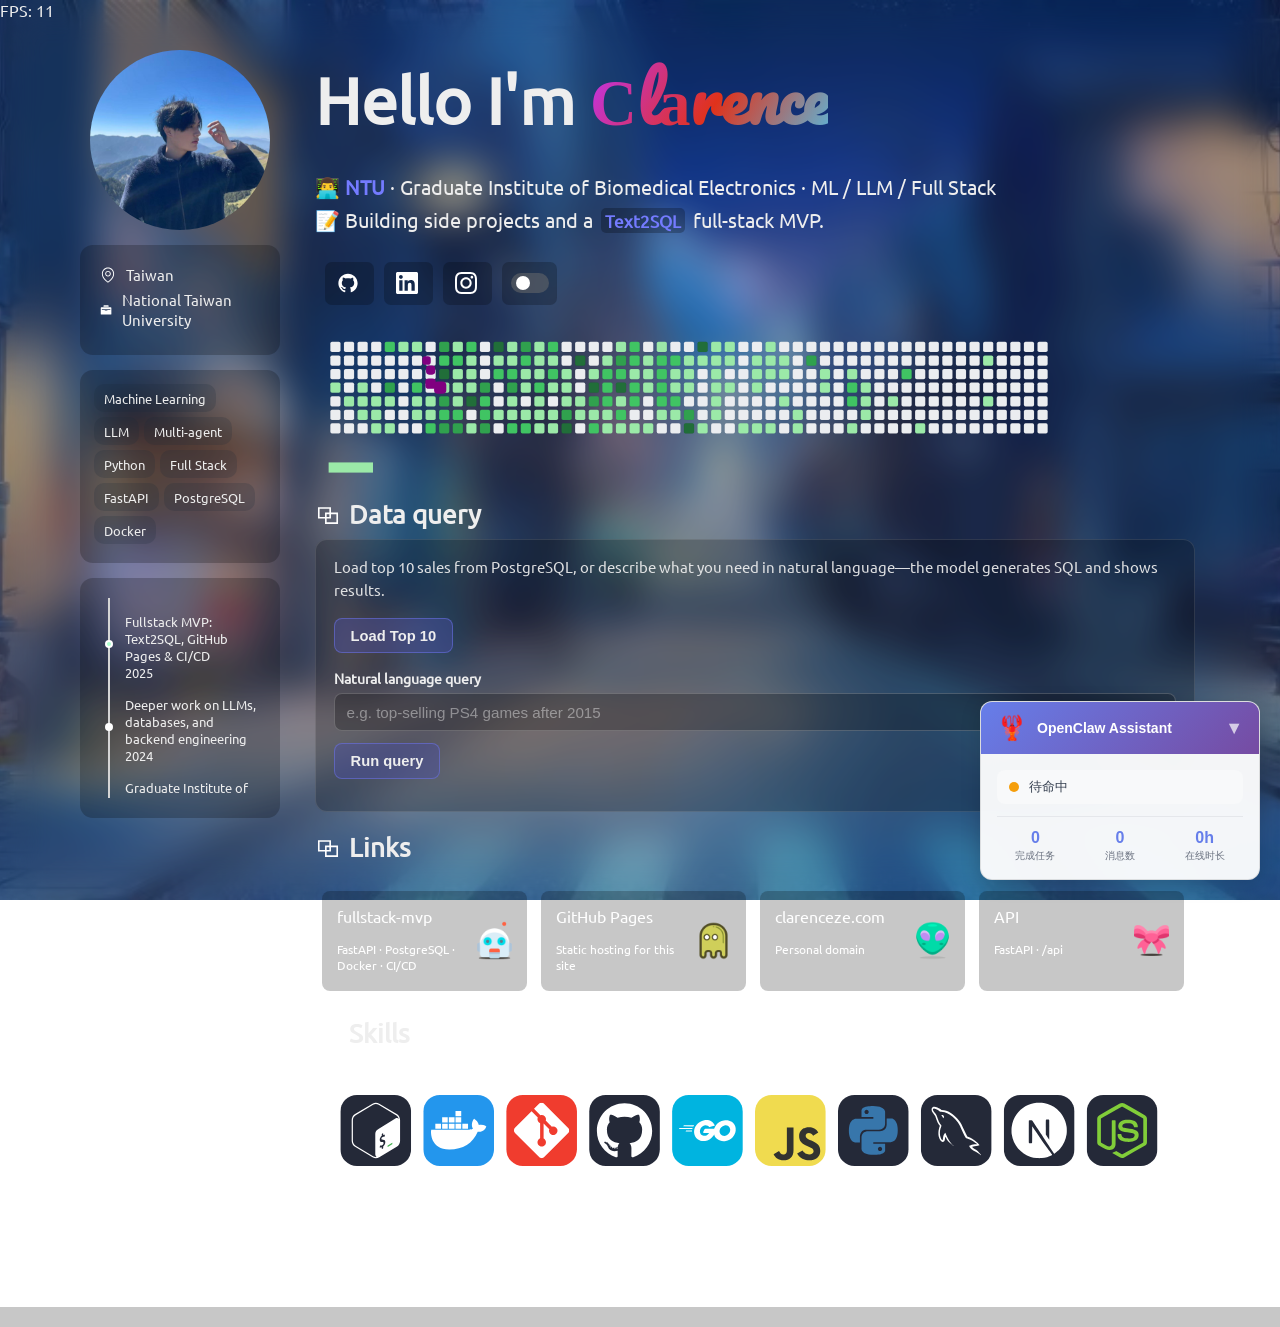
==== commit 03dc11fd: "Revert "feat: 优化手机端个人资料布局"" ====
--- a/docs/index.html
+++ b/docs/index.html
@@ -17,7 +17,6 @@
 </head>
 <!-- Assistant Status Widget CSS -->
 <link rel="stylesheet" href="./static/css/assistant-status.css">
-	<link rel="stylesheet" href="./static/css/mobile-profile.css">
 
 
 <body>
--- a/docs/static/css/style.css
+++ b/docs/static/css/style.css
@@ -637,8 +637,9 @@
 }
 
 @media (max-width: 800px) {
-    /* 不在这里隐藏 zyyo-left，由 mobile-profile.css 控制布局 */
-    /* .zyyo-left { display: none; } */
+    .zyyo-left {
+        display: none;
+    }
 
     .a .projectItemRight {
         display: none;
